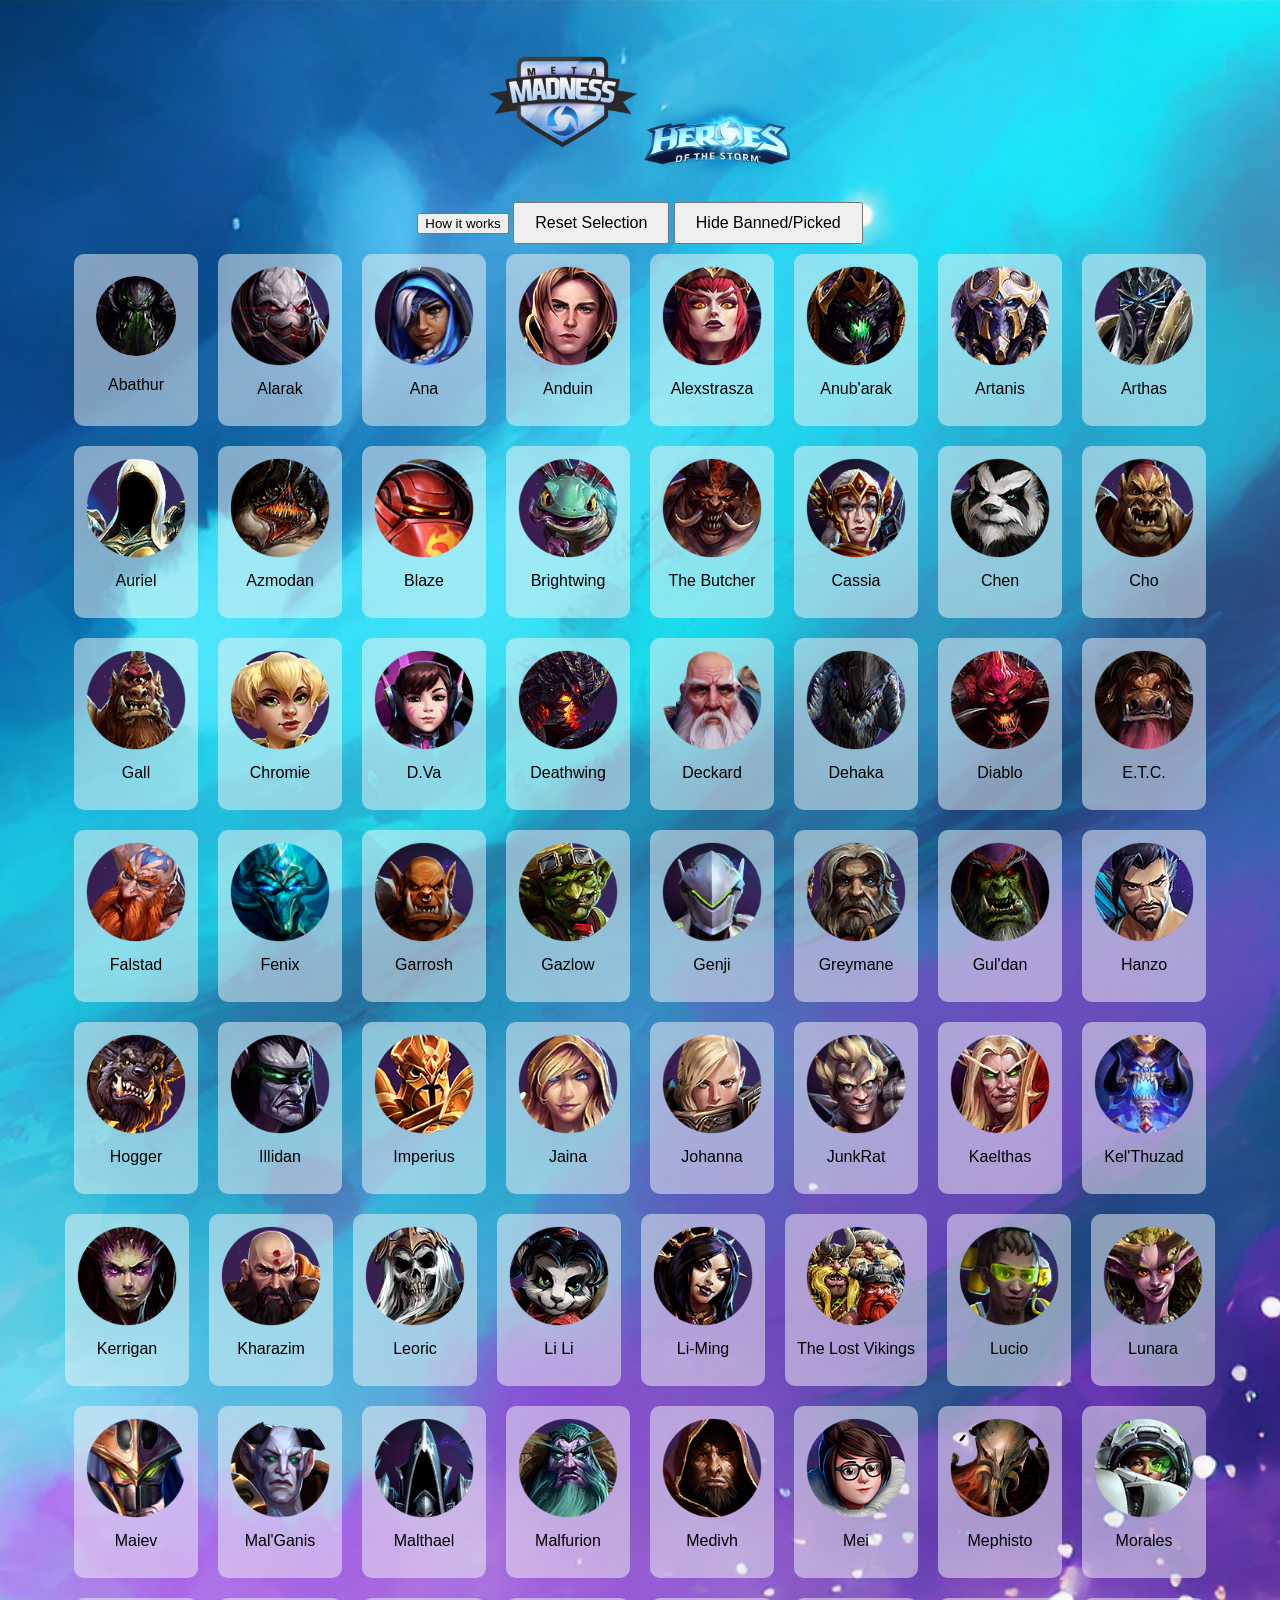
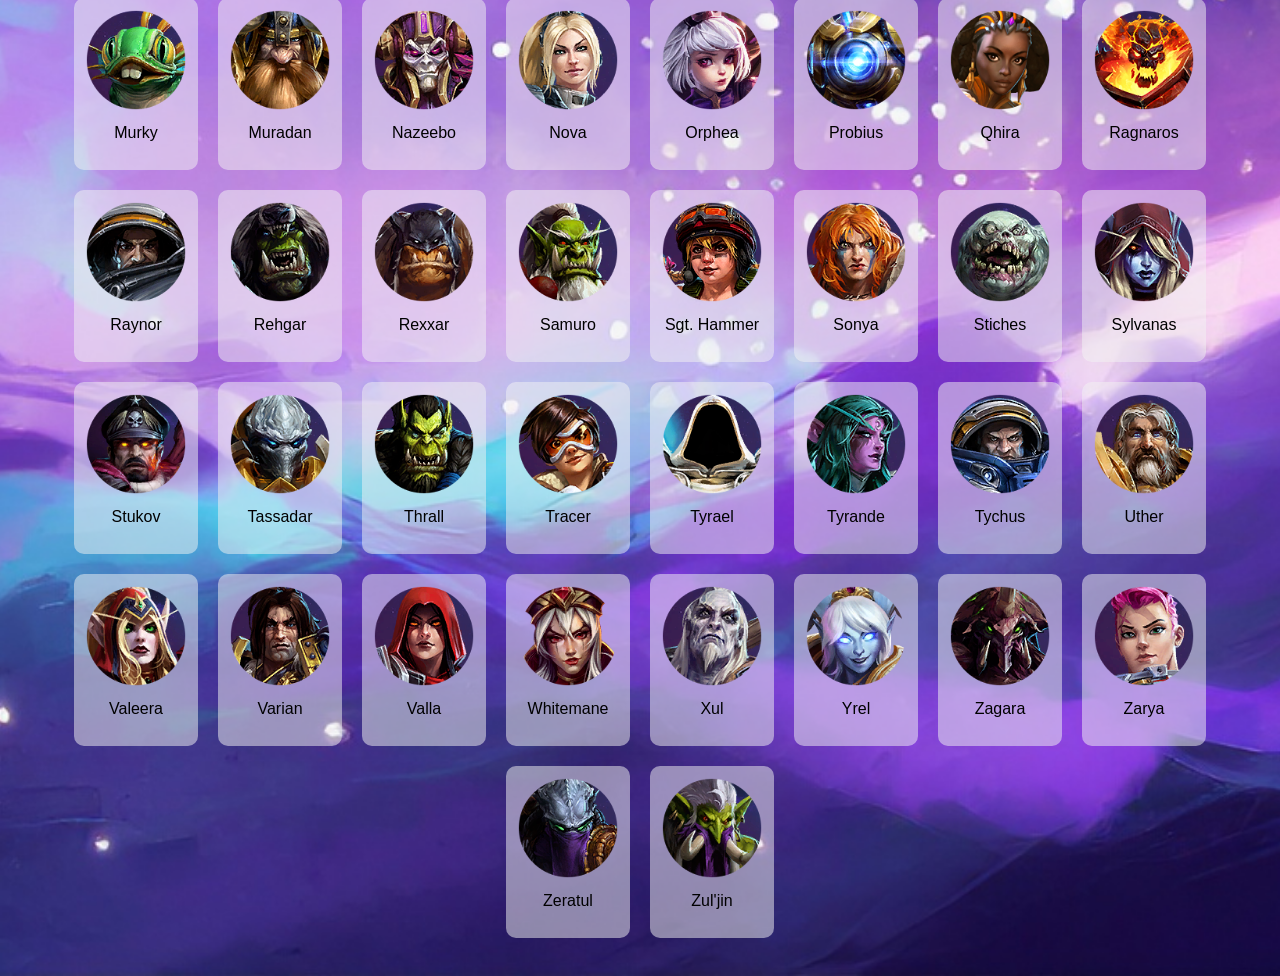
==== index.html @ f3f0a7ff "Made some visual updates" ====
<!DOCTYPE html>
<html lang="en">
<head>
    <meta charset="UTF-8">
    <meta name="viewport" content="width=device-width, initial-scale=1.0">
    <title>Character Select Screen</title>
    <link rel="stylesheet" href="style.css">
</head>
<body>

    <div class="top-container">
        <div class="logo-container">
            <img src="images/logo_large.png" alt="LogoMM">
            <img src="images/Heroes_of_the_Storm_BlizzHeroes_2017_logo.png" alt="LogoHOTS">
        </div>
    </div>

    <div id="infoModal" class="modal">
        <div class="modal-content">
            <span class="close-button" onclick="closeModal()">&times;</span>
            <h2>MetaMadness Selection Screen</h2>
            <h5>To help see who is and isn't available for hero selection.</h5>
            <p><strong>How does it work:</strong></p>
            <ul>
                <li>The first 20 Heroes selected will be considered <em>'Pre-banned'</em>. After 20 Heroes are selected, they will be grayed out.</li>
                <li>Every Hero selected after the <em>'Pre-banned'</em> should be considered <em>"In-Game Hero Picks"</em> for the match. They will turn Red and be unselectable.</li>
                <li>Hitting the "Hide Banned/Picked" Button will move all <em>'Pre-banned'</em> and <em>"In-Game Hero Picks"</em> to the bottom of the list.</li>
                <li>Hitting reset will refresh the page back to a default state.</li>
            </ul>
            <p>NOTE: The Heroes are mostly in alphabetical order (mostly grouped by letter). Cho and Gall are currently considered 2 separate Heroes.</p>
        </div>
    </div>
        
    <div class="button-container">
        <button id="infoButton" onclick="openModal()">How it works</button>
        <button id="resetButton" onclick="resetSelection()">Reset Selection</button>
        <button id="sortButton" onclick="sortCharacters()">Hide Banned/Picked</button>
    </div>

    <div class="character-select-container">
        <div class="character hoverable-element" id="Abathur" onclick="selectCharacter('Abathur')">
            <div class="hexagon">
            <img src="heroes/Abathur.png" alt="Abathur">
            </div>
            <p>Abathur</p>
        </div>
        <div class="character hoverable-element" id="Alarak" onclick="selectCharacter('Alarak')">
            <img src="heroes/Alarak.png" alt="Alarak">
            <p>Alarak</p>
        </div>
        <div class="character hoverable-element" id="Ana" onclick="selectCharacter('Ana')">
            <img src="heroes/Ana.png" alt="Ana">
            <p>Ana</p>
        </div>
        <div class="character hoverable-element" id="Anduin" onclick="selectCharacter('Anduin')">
            <img src="heroes/Anduin.png" alt="Anduin">
            <p>Anduin</p>
        </div>
        <div class="character hoverable-element" id="Alexstrasza" onclick="selectCharacter('Alexstrasza')">
            <img src="heroes/Alexstrasza.png" alt="Alexstrasza">
            <p>Alexstrasza</p>
        </div>
        <div class="character hoverable-element" id="Anub" onclick="selectCharacter('Anub')">
            <img src="heroes/Anub.png" alt="Anub">
            <p>Anub'arak</p>
        </div>
        <div class="character hoverable-element" id="Artanis" onclick="selectCharacter('Artanis')">
            <img src="heroes/Artanis.png" alt="Artanis">
            <p>Artanis</p>
        </div>
        <div class="character hoverable-element" id="Arthas" onclick="selectCharacter('Arthas')">
            <img src="heroes/Arthas.png" alt="Arthas">
            <p>Arthas</p>
        </div>
        <div class="character hoverable-element" id="Auriel" onclick="selectCharacter('Auriel')">
            <img src="heroes/Auriel.png" alt="Auriel">
            <p>Auriel</p>
        </div>
        <div class="character hoverable-element" id="Azmodan" onclick="selectCharacter('Azmodan')">
            <img src="heroes/Azmodan.png" alt="Azmodan">
            <p>Azmodan</p>
        </div>

        <div class="character hoverable-element" id="Blaze" onclick="selectCharacter('Blaze')">
            <img src="heroes/Blaze.png" alt="Blaze">
            <p>Blaze</p>
        </div>
        <div class="character hoverable-element" id="Brightwing" onclick="selectCharacter('Brightwing')">
            <img src="heroes/Brightwing.png" alt="Brightwing">
            <p>Brightwing</p>
        </div>
        <div class="character hoverable-element" id="Butcher" onclick="selectCharacter('Butcher')">
            <img src="heroes/Butcher.png" alt="Butcher">
            <p>The Butcher</p>
        </div>
        <div class="character hoverable-element" id="Cassia" onclick="selectCharacter('Cassia')">
            <img src="heroes/Cassia.png" alt="Cassia">
            <p>Cassia</p>
        </div>
        <div class="character hoverable-element" id="Chen" onclick="selectCharacter('Chen')">
            <img src="heroes/Chen.png" alt="Chen">
            <p>Chen</p>
        </div>
        <div class="character hoverable-element" id="Cho" onclick="selectCharacter('Cho')">
            <img src="heroes/Cho.png" alt="Cho">
            <p>Cho</p>
        </div>
        <div class="character hoverable-element" id="Gall" onclick="selectCharacter('Gall')">
            <img src="heroes/Gall.png" alt="Gall">
            <p>Gall</p>
        </div>
        <div class="character hoverable-element" id="Chromie" onclick="selectCharacter('Chromie')">
            <img src="heroes/Chromie.png" alt="Chromie">
            <p>Chromie</p>
        </div>
        <div class="character hoverable-element" id="Dva" onclick="selectCharacter('Dva')">
            <img src="heroes/DVa.png" alt="Dva">
            <p>D.Va</p>
        </div>
        <div class="character hoverable-element" id="deathwing" onclick="selectCharacter('deathwing')">
            <img src="heroes/Deathwing.png" alt="Deathwing">
            <p>Deathwing</p>
        </div>       
        <div class="character hoverable-element" id="Deckard" onclick="selectCharacter('Deckard')">
           <img src="heroes/Deckard.png" alt="Deckard">
           <p>Deckard</p>
        </div>
        <div class="character hoverable-element" id="Dehaka" onclick="selectCharacter('Dehaka')">
            <img src="heroes/Dehaka.png" alt="Dehaka">
            <p>Dehaka</p>
        </div>

        <div class="character hoverable-element" id="Diablo" onclick="selectCharacter('Diablo')">
            <img src="heroes/Diablo.png" alt="Diablo">
            <p>Diablo</p>
        </div>
        <div class="character hoverable-element" id="ETC" onclick="selectCharacter('ETC')">
            <img src="heroes/ETC.png" alt="ETC">
            <p>E.T.C.</p>
        </div>
        <div class="character hoverable-element" id="Falstad" onclick="selectCharacter('Falstad')">
            <img src="heroes/Falstad.png" alt="Falstad">
            <p>Falstad</p>
        </div>
        <div class="character hoverable-element" id="Fenix" onclick="selectCharacter('Fenix')">
            <img src="heroes/Fenix.png" alt="Fenix">
            <p>Fenix</p>
        </div>
        <div class="character hoverable-element" id="Garrosh" onclick="selectCharacter('Garrosh')">
            <img src="heroes/Garrosh.png" alt="Garrosh">
            <p>Garrosh</p>
        </div>
        <div class="character hoverable-element" id="Gazlow" onclick="selectCharacter('Gazlow')">
            <img src="heroes/Gazlow.png" alt="Gazlow">
            <p>Gazlow</p>
        </div>
        <div class="character hoverable-element" id="Genji" onclick="selectCharacter('Genji')">
            <img src="heroes/Genji.png" alt="Genji">
            <p>Genji</p>
        </div>
        <div class="character hoverable-element" id="Greymane" onclick="selectCharacter('Greymane')">
            <img src="heroes/Greymane.png" alt="Greymane">
            <p>Greymane</p>
        </div>
        <div class="character hoverable-element" id="Guldan" onclick="selectCharacter('Guldan')">
            <img src="heroes/Guldan.png" alt="Guldan">
            <p>Gul'dan</p>
        </div>
        <div class="character hoverable-element" id="Hanzo" onclick="selectCharacter('Hanzo')">
            <img src="heroes/Hanzo.png" alt="Hanzo">
            <p>Hanzo</p>
        </div>
        <div class="character hoverable-element" id="hogger" onclick="selectCharacter('hogger')">
            <img src="heroes/Hogger.png" alt="Hogger">
            <p>Hogger</p>
        </div>
        <div class="character hoverable-element" id="Illidan" onclick="selectCharacter('Illidan')">
            <img src="heroes/Illidan.png" alt="Illidan">
            <p>Illidan</p>
        </div>
        <div class="character hoverable-element" id="Imperius" onclick="selectCharacter('Imperius')">
            <img src="heroes/Imperius.png" alt="Imperius">
            <p>Imperius</p>
        </div>
        <div class="character hoverable-element" id="Jaina" onclick="selectCharacter('Jaina')">
            <img src="heroes/Jaina.png" alt="Jaina">
            <p>Jaina</p>
        </div>
        <div class="character hoverable-element" id="Johanna" onclick="selectCharacter('Johanna')">
            <img src="heroes/Johanna.png" alt="Johanna">
            <p>Johanna</p>
        </div>
        <div class="character hoverable-element" id="JunkRat" onclick="selectCharacter('JunkRat')">
            <img src="heroes/Junkrat.png" alt="JunkRat">
            <p>JunkRat</p>
        </div>
        <div class="character hoverable-element" id="Kaelthas" onclick="selectCharacter('Kaelthas')">
            <img src="heroes/Kaelthas.png" alt="Kaelthas">
            <p>Kaelthas</p>
        </div>
        <div class="character hoverable-element" id="Kelthuzad" onclick="selectCharacter('Kelthuzad')">
            <img src="heroes/Kelthuzad.png" alt="Kelthuzad">
            <p>Kel'Thuzad</p>
        </div>
        <div class="character hoverable-element" id="Kerrigan" onclick="selectCharacter('Kerrigan')">
            <img src="heroes/Kerrigan.png" alt="Kerrigan">
            <p>Kerrigan</p>
        </div>
        <div class="character hoverable-element" id="Kharazim" onclick="selectCharacter('Kharazim')">
            <img src="heroes/Kharazim.png" alt="Kharazim">
            <p>Kharazim</p>
        </div>
        <div class="character hoverable-element" id="Leoric" onclick="selectCharacter('Leoric')">
            <img src="heroes/Leoric.png" alt="Leoric">
            <p>Leoric</p>
        </div>
        <div class="character hoverable-element" id="Lili" onclick="selectCharacter('Lili')">
            <img src="heroes/Lili.png" alt="Lili">
            <p>Li Li</p>
        </div>
        <div class="character hoverable-element" id="LiMing" onclick="selectCharacter('LiMing')">
            <img src="heroes/Liming.png" alt="LiMing">
            <p>Li-Ming</p>
        </div>
        <div class="character hoverable-element" id="TLV" onclick="selectCharacter('TLV')">
            <img src="heroes/TLV.png" alt="TLV">
            <p>The Lost Vikings</p>
        </div>
        <div class="character hoverable-element" id="Lucio" onclick="selectCharacter('Lucio')">
            <img src="heroes/Lucio.png" alt="Lucio">
            <p>Lucio</p>
        </div>
        <div class="character hoverable-element" id="Lunara" onclick="selectCharacter('Lunara')">
            <img src="heroes/Lunara.png" alt="Lunara">
            <p>Lunara</p>
        </div>
        <div class="character hoverable-element" id="Maiev" onclick="selectCharacter('Maiev')">
            <img src="heroes/Maiev.png" alt="Maiev">
            <p>Maiev</p>
        </div>
        <div class="character hoverable-element" id="MalGanis" onclick="selectCharacter('MalGanis')">
            <img src="heroes/Malganis.png" alt="MalGanis">
            <p>Mal'Ganis</p>
        </div>
        <div class="character hoverable-element" id="Malthael" onclick="selectCharacter('Malthael')">
            <img src="heroes/Malthael.png" alt="Malthael">
            <p>Malthael</p>
        </div>
        <div class="character hoverable-element" id="Malfurion" onclick="selectCharacter('Malfurion')">
            <img src="heroes/Malfurion.png" alt="Malfurion">
            <p>Malfurion</p>
        </div>
        <div class="character hoverable-element" id="Medivh" onclick="selectCharacter('Medivh')">
            <img src="heroes/Medivh.png" alt="Medivh">
            <p>Medivh</p>
        </div>
        <div class="character hoverable-element" id="mei" onclick="selectCharacter('mei')">
            <img src="heroes/Mei.png" alt="Mei">
            <p>Mei</p>
        </div>
        <div class="character hoverable-element" id="Mephisto" onclick="selectCharacter('Mephisto')">
            <img src="heroes/Mephisto.png" alt="Mephisto">
            <p>Mephisto</p>
        </div>
        <div class="character hoverable-element" id="Morales" onclick="selectCharacter('Morales')">
            <img src="heroes/Morales.png" alt="Morales">
            <p>Morales</p>
        </div>
        <div class="character hoverable-element" id="Murky" onclick="selectCharacter('Murky')">
            <img src="heroes/Murky.png" alt="Murky">
            <p>Murky</p>
        </div>
        <div class="character hoverable-element" id="Muradan" onclick="selectCharacter('Muradan')">
            <img src="heroes/Muradan.png" alt="Muradan">
            <p>Muradan</p>
        </div>
        <div class="character hoverable-element" id="Nazeebo" onclick="selectCharacter('Nazeebo')">
            <img src="heroes/Nazeebo.png" alt="Nazeebo">
            <p>Nazeebo</p>
        </div>
        <div class="character hoverable-element" id="Nova" onclick="selectCharacter('Nova')">
            <img src="heroes/Nova.png" alt="Nova">
            <p>Nova</p>
        </div>
        <div class="character hoverable-element" id="Orphea" onclick="selectCharacter('Orphea')">
            <img src="heroes/Orphea.png" alt="Orphea">
            <p>Orphea</p>
        </div>
        <div class="character hoverable-element" id="Probius" onclick="selectCharacter('Probius')">
            <img src="heroes/Probius.png" alt="Probius">
            <p>Probius</p>
        </div>
        <div class="character hoverable-element" id="Qhira" onclick="selectCharacter('Qhira')">
            <img src="heroes/Qhira.png" alt="Qhira">
            <p>Qhira</p>
        </div>
        <div class="character hoverable-element" id="Ragnaros" onclick="selectCharacter('Ragnaros')">
            <img src="heroes/Ragnaros.png" alt="Ragnaros">
            <p>Ragnaros</p>
        </div>
        <div class="character hoverable-element" id="Raynor" onclick="selectCharacter('Raynor')">
            <img src="heroes/Raynor.png" alt="Raynor">
            <p>Raynor</p>
        </div>

        <div class="character hoverable-element" id="Rehgar" onclick="selectCharacter('Rehgar')">
            <img src="heroes/Rehgar.png" alt="Rehgar">
            <p>Rehgar</p>
        </div>
        <div class="character hoverable-element" id="Rexxar" onclick="selectCharacter('Rexxar')">
            <img src="heroes/Rexxar.png" alt="Rexxar">
            <p>Rexxar</p>
        </div>
        <div class="character hoverable-element" id="Samuro" onclick="selectCharacter('Samuro')">
            <img src="heroes/Samuro.png" alt="Samuro">
            <p>Samuro</p>
        </div>
        <div class="character hoverable-element" id="SgtHammer" onclick="selectCharacter('SgtHammer')">
            <img src="heroes/SgtHammer.png" alt="SgtHammer">
            <p>Sgt. Hammer</p>
        </div>
        <div class="character hoverable-element" id="Sonya" onclick="selectCharacter('Sonya')">
            <img src="heroes/Sonya.png" alt="Sonya">
            <p>Sonya</p>
        </div>
        <div class="character hoverable-element" id="Stiches" onclick="selectCharacter('Stiches')">
            <img src="heroes/Stiches.png" alt="Stiches">
            <p>Stiches</p>
        </div>
        <div class="character hoverable-element" id="Sylvanas" onclick="selectCharacter('Sylvanas')">
            <img src="heroes/Sylvanas.png" alt="Sylvanas">
            <p>Sylvanas</p>
        </div>
        <div class="character hoverable-element" id="Stukov" onclick="selectCharacter('Stukov')">
            <img src="heroes/Stukov.png" alt="Stukov">
            <p>Stukov</p>
        </div>
        <div class="character hoverable-element" id="Tassadar" onclick="selectCharacter('Tassadar')">
            <img src="heroes/Tassadar.png" alt="Tassadar">
            <p>Tassadar</p>
        </div>
        <div class="character hoverable-element" id="Thrall" onclick="selectCharacter('Thrall')">
            <img src="heroes/Thrall.png" alt="Thrall">
            <p>Thrall</p>
        </div>
        <div class="character hoverable-element" id="Tracer" onclick="selectCharacter('Tracer')">
            <img src="heroes/Tracer.png" alt="Tracer">
            <p>Tracer</p>
        </div>
        <div class="character hoverable-element" id="Tyrael" onclick="selectCharacter('Tyrael')">
            <img src="heroes/Tyrael.png" alt="Tyrael">
            <p>Tyrael</p>
        </div>
        <div class="character hoverable-element" id="Tyrande" onclick="selectCharacter('Tyrande')">
            <img src="heroes/Tyrande.png" alt="Tyrande">
            <p>Tyrande</p>
        </div>
        <div class="character hoverable-element" id="Tychus" onclick="selectCharacter('Tychus')">
            <img src="heroes/Tychus.png" alt="Tychus">
            <p>Tychus</p>
        </div>
        <div class="character hoverable-element" id="Uther" onclick="selectCharacter('Uther')">
            <img src="heroes/Uther.png" alt="Uther">
            <p>Uther</p>
        </div>
        <div class="character hoverable-element" id="Valeera" onclick="selectCharacter('Valeera')">
            <img src="heroes/Valeera.png" alt="Valeera">
            <p>Valeera</p>
        </div>
        <div class="character hoverable-element" id="Varian" onclick="selectCharacter('Varian')">
            <img src="heroes/Varian.png" alt="Varian">
            <p>Varian</p>
        </div>
        <div class="character hoverable-element" id="Valla" onclick="selectCharacter('Valla')">
            <img src="heroes/Valla.png" alt="Valla">
            <p>Valla</p>
        </div>
        <div class="character hoverable-element" id="Whitemane" onclick="selectCharacter('Whitemane')">
            <img src="heroes/Whitemane.png" alt="Whitemane">
            <p>Whitemane</p>
        </div>
        <div class="character hoverable-element" id="Xul" onclick="selectCharacter('Xul')">
            <img src="heroes/Xul.png" alt="Xul">
            <p>Xul</p>
        </div>
        <div class="character hoverable-element" id="Yrel" onclick="selectCharacter('Yrel')">
            <img src="heroes/Yrel.png" alt="Yrel">
            <p>Yrel</p>
        </div>
        <div class="character hoverable-element" id="Zagara" onclick="selectCharacter('Zagara')">
            <img src="heroes/Zagara.png" alt="Zagara">
            <p>Zagara</p>
        </div>
        <div class="character hoverable-element" id="Zarya" onclick="selectCharacter('Zarya')">
            <img src="heroes/Zarya.png" alt="Zarya">
            <p>Zarya</p>
        </div>
        <div class="character hoverable-element" id="Zeratul" onclick="selectCharacter('Zeratul')">
            <img src="heroes/Zeratul.png" alt="Zeratul">
            <p>Zeratul</p>
        </div>
        <div class="character hoverable-element" id="Zuljin" onclick="selectCharacter('Zuljin')">
            <img src="heroes/Zuljin.png" alt="Zuljin">
            <p>Zul'jin</p>
        </div>
    </div>

    <script src="script.js"></script>
</body>
</html>
---- style.css ----
body {
    font-family: Arial, sans-serif;
    background-color: #f4f4f4;
    text-align: center;
    padding: 20px;
    background-image: url('images/background.jpg');
    background-size: cover; /* Cover the entire page */
    background-position: center; /* Center the image */
    background-repeat: no-repeat; /* Do not repeat the image */
        
}

.logo-container {
    text-align: center; /* Center the logo image */
    margin-bottom: 20px; /* Space between the logo and the button */
}

.logo-container img {
    width: 150px; /* Adjust the size as needed */
    height: auto; /* Maintain aspect ratio */
}
.grayed-out {
    opacity: 0.4;
    pointer-events: none; /* Prevent further clicks */
}

.unselectable {
    opacity: 0.6;
    pointer-events: none; /* Prevent further clicks */
    background-color: #ff0000 !important; /* Optional: change background to indicate unselectability */
}

.header-title-logo img {
    visibility: hidden;
}
.header-title-logo a {
    background-image: url('images/bnet-logo-01.svg');
    background-size: contain;
    background-repeat: no-repeat;
    background-position: center center;
}


.character-select-container {
    display: flex;
    justify-content: center;
    flex-wrap: wrap;
}

.character {
    border: 2px solid transparent;
    padding: 10px;
    margin: 10px;
    border-radius: 10px;
    transition: transform 0.3s ease;
    background-color: #f4f4f481;
}

.character:hover {
    transform: scale(1.3);
    cursor: pointer;
}

.character img {
    width: 100px;
    height: 100px;
    object-fit: cover;
    border-radius: 50%;
}

.character p {
    margin-top: 10px;
}

.selected {
    border-color: #f2ff00;
}

.button-container {
    margin-top: 10px;
}

#resetButton {
    padding: 10px 20px;
    font-size: 16px;
    cursor: pointer;
}

#sortButton {
    padding: 10px 20px;
    font-size: 16px;
    cursor: pointer;
}

/* Modal styles */
.modal {
    display: none; /* Hidden by default */
    position: fixed; /* Stay in place */
    z-index: 1; /* Sit on top */
    left: 0;
    top: 0;
    width: 100%; /* Full width */
    height: 100%; /* Full height */
    overflow: auto; /* Enable scroll if needed */
    background-color: rgb(0,0,0); /* Fallback color */
    background-color: rgba(0,0,0,0.4); /* Black w/ opacity */
}

.modal-content {
    background-color: #fefefe;
    margin: 15% auto; /* 15% from the top and centered */
    padding: 20px;
    border: 1px solid #888;
    width: 80%; /* Could be more or less, depending on screen size */
    text-align: left; /* Align text to the left */
}

.close-button {
    padding: 10px 20px;
    color: #aaa;
    float: right;
    font-size: 28px;
    font-weight: bold;
}

.close-button:hover,
.close-button:focus {
    padding: 10px 20px;
    color: black;
    text-decoration: none;
    cursor: pointer;
}


.hexagon {
    width: 100px; /* Adjust as needed */
    height: 100px; /* Adjust as needed */
    position: relative;
    clip-path: circle(40%);
    overflow: hidden;
    box-shadow: 2px 2px 10px rgba(0, 0, 0, 0.5); /* Slight shadow */
}

.hexagon::before {
    content: '';
    position: absolute;
    top: -10px; /* Adjust thickness */
    left: -10px; /* Adjust thickness */
    right: -10px; /* Adjust thickness */
    bottom: -10px; /* Adjust thickness */
    z-index: -1;
    clip-path: circle(40%);
    background: silver; /* Border color */
}

.hoverable-element {
    /* Your regular styles here (size, color, etc.) */
    transition: border 0.3s ease; /* Optional: for smooth transition */
}

.hoverable-element:hover {
    border: 3px solid yellow; /* Adjust the border width and style as needed */
}
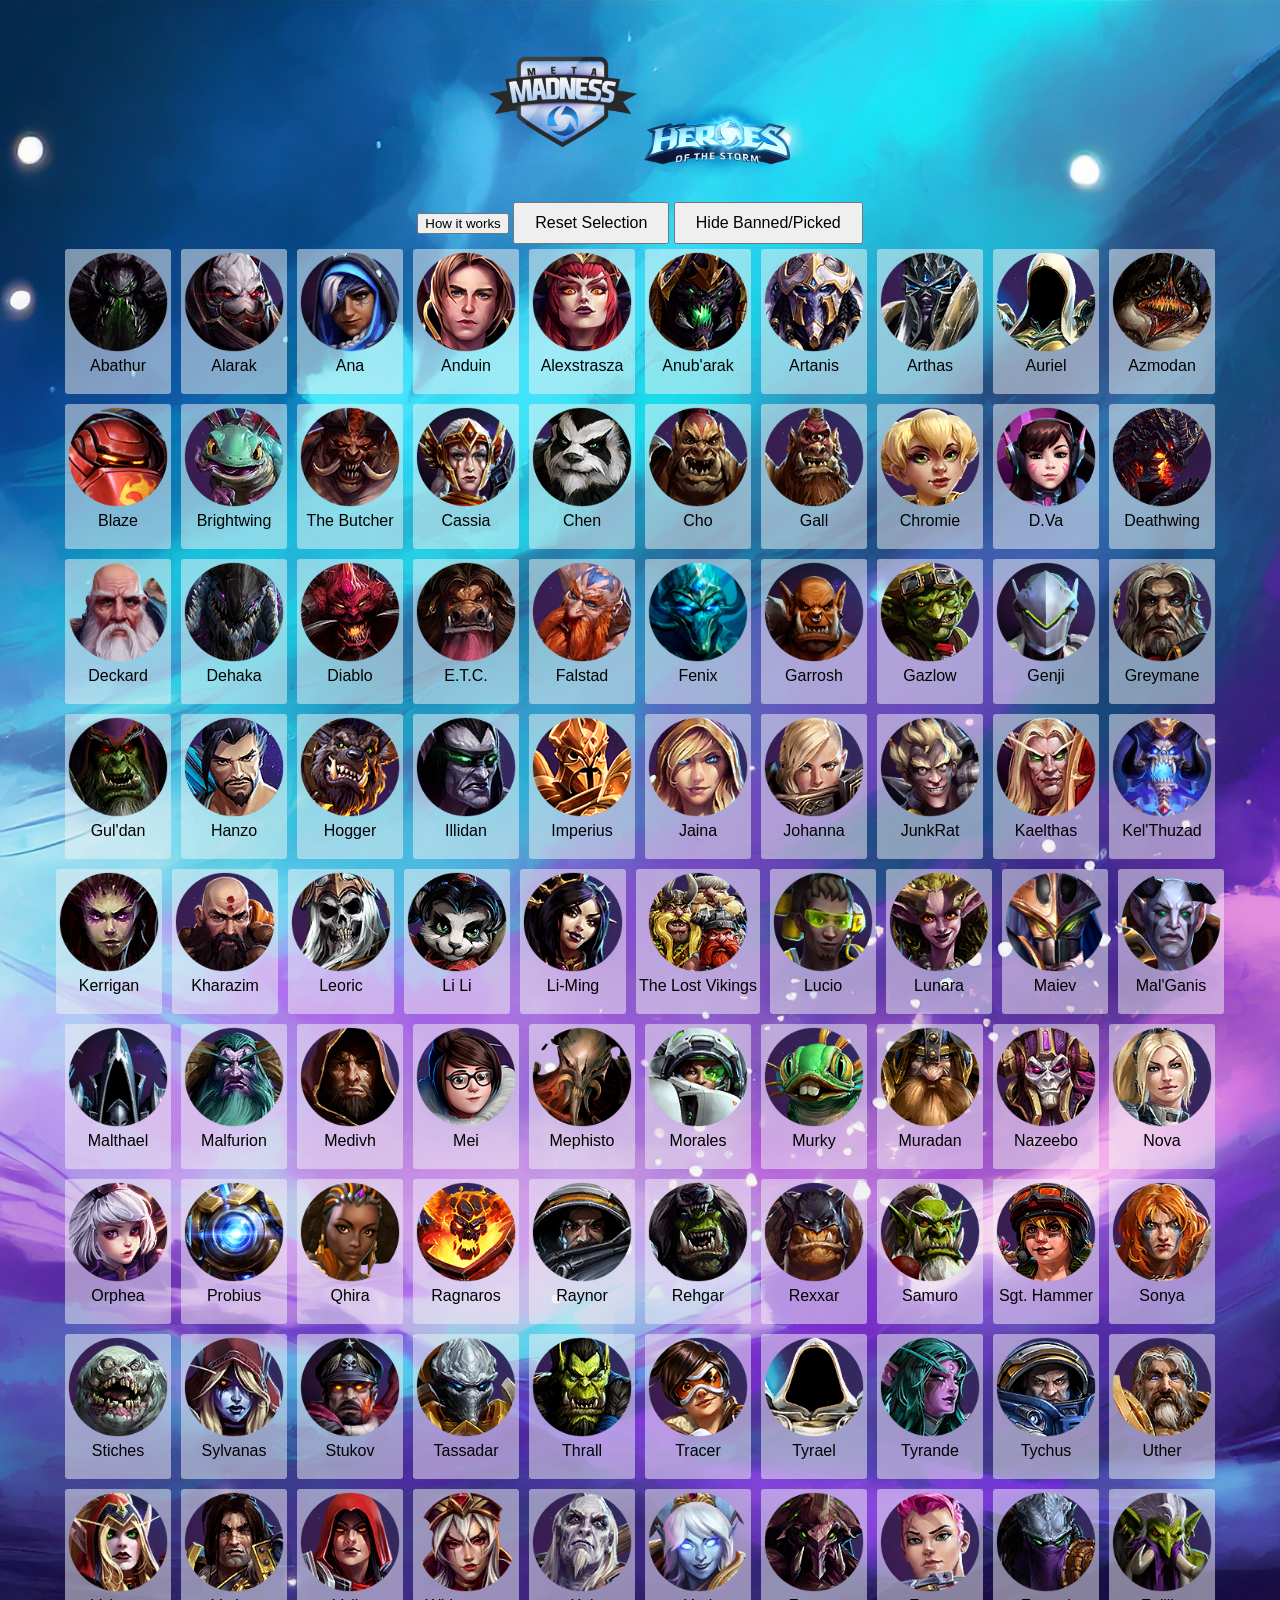
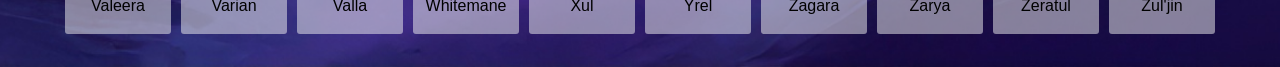
==== commit 1eab4d6f: "quick updates to shrink it somewhat." ====
--- a/index.html
+++ b/index.html
@@ -39,9 +39,7 @@
 
     <div class="character-select-container">
         <div class="character hoverable-element" id="Abathur" onclick="selectCharacter('Abathur')">
-            <div class="hexagon">
             <img src="heroes/Abathur.png" alt="Abathur">
-            </div>
             <p>Abathur</p>
         </div>
         <div class="character hoverable-element" id="Alarak" onclick="selectCharacter('Alarak')">
--- a/style.css
+++ b/style.css
@@ -49,9 +49,9 @@
 
 .character {
     border: 2px solid transparent;
-    padding: 10px;
-    margin: 10px;
-    border-radius: 10px;
+    padding: 1px;
+    margin: 5px;
+    border-radius: 3px;
     transition: transform 0.3s ease;
     background-color: #f4f4f481;
 }
@@ -69,7 +69,7 @@
 }
 
 .character p {
-    margin-top: 10px;
+    margin-top: 1%;
 }
 
 .selected {
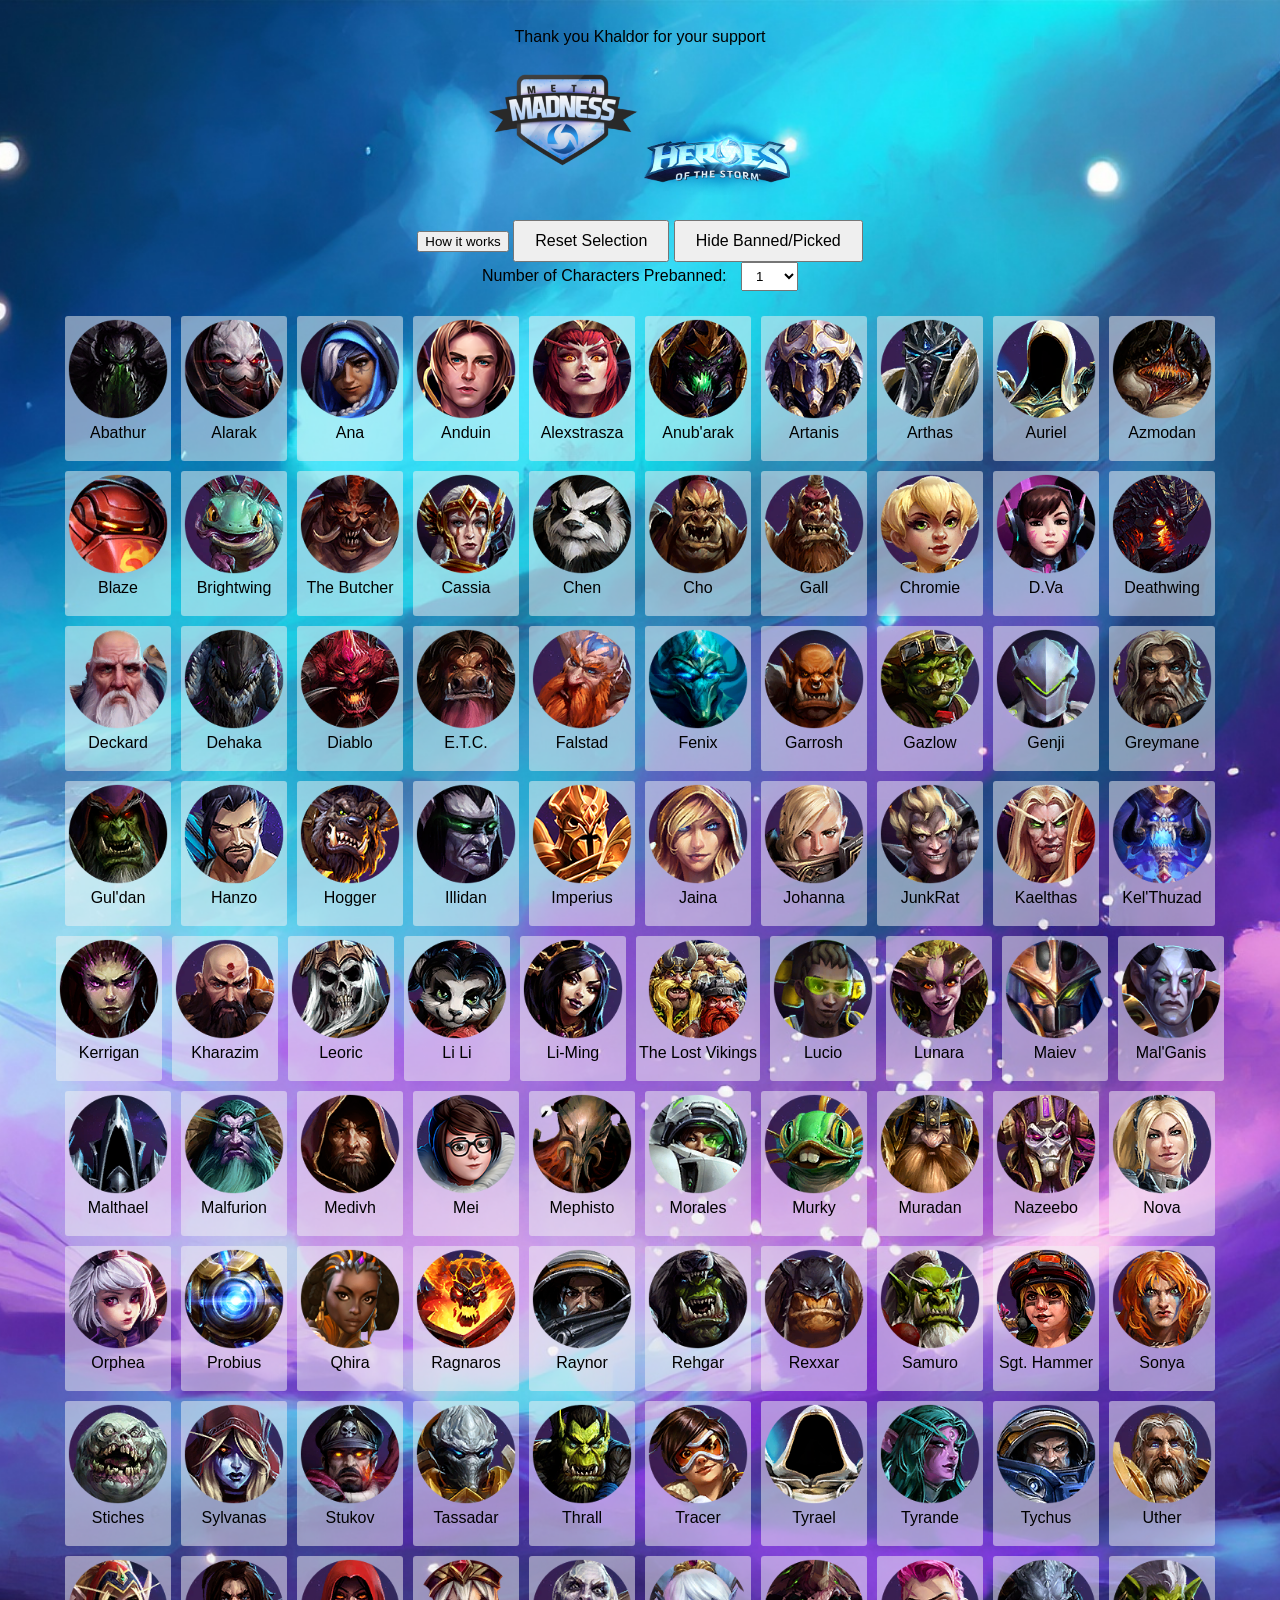
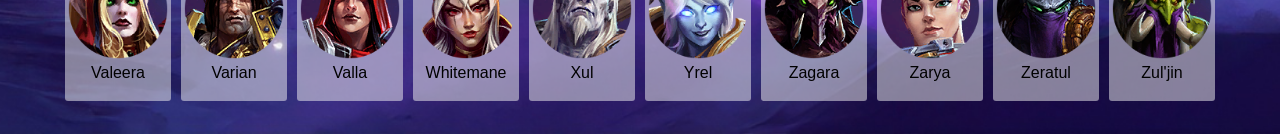
==== commit 5a7818bd: "Updated Prebanned to a selectable number" ====
--- a/index.html
+++ b/index.html
@@ -7,6 +7,7 @@
     <link rel="stylesheet" href="style.css">
 </head>
 <body>
+    Thank you Khaldor for your support
 
     <div class="top-container">
         <div class="logo-container">
@@ -22,10 +23,10 @@
             <h5>To help see who is and isn't available for hero selection.</h5>
             <p><strong>How does it work:</strong></p>
             <ul>
-                <li>The first 20 Heroes selected will be considered <em>'Pre-banned'</em>. After 20 Heroes are selected, they will be grayed out.</li>
+                <li>Pick number of <em>'Pre-banned'</em> heroes. Once you reach the number of <em>'Pre-banned'</em> Heroes, they will be grayed out.</li>
                 <li>Every Hero selected after the <em>'Pre-banned'</em> should be considered <em>"In-Game Hero Picks"</em> for the match. They will turn Red and be unselectable.</li>
                 <li>Hitting the "Hide Banned/Picked" Button will move all <em>'Pre-banned'</em> and <em>"In-Game Hero Picks"</em> to the bottom of the list.</li>
-                <li>Hitting reset will refresh the page back to a default state.</li>
+                <li>Hitting reset or changing the number of <em>'Pre-banned'</em> will refresh the page back to a default state.</li>
             </ul>
             <p>NOTE: The Heroes are mostly in alphabetical order (mostly grouped by letter). Cho and Gall are currently considered 2 separate Heroes.</p>
         </div>
@@ -35,6 +36,10 @@
         <button id="infoButton" onclick="openModal()">How it works</button>
         <button id="resetButton" onclick="resetSelection()">Reset Selection</button>
         <button id="sortButton" onclick="sortCharacters()">Hide Banned/Picked</button>
+        <div class="settings-container">
+            <label for="grayOutCount">Number of Characters Prebanned:</label>
+            <select id="grayOutCount" onchange="updateGrayOutCount()"></select>
+        </div>
     </div>
 
     <div class="character-select-container">
--- a/style.css
+++ b/style.css
@@ -78,6 +78,16 @@
 
 .button-container {
     margin-top: 10px;
+}
+
+.settings-container {
+    margin-bottom: 20px;
+    text-align: center;
+}
+
+.settings-container select {
+    padding: 5px 10px;
+    margin-left: 10px;
 }
 
 #resetButton {
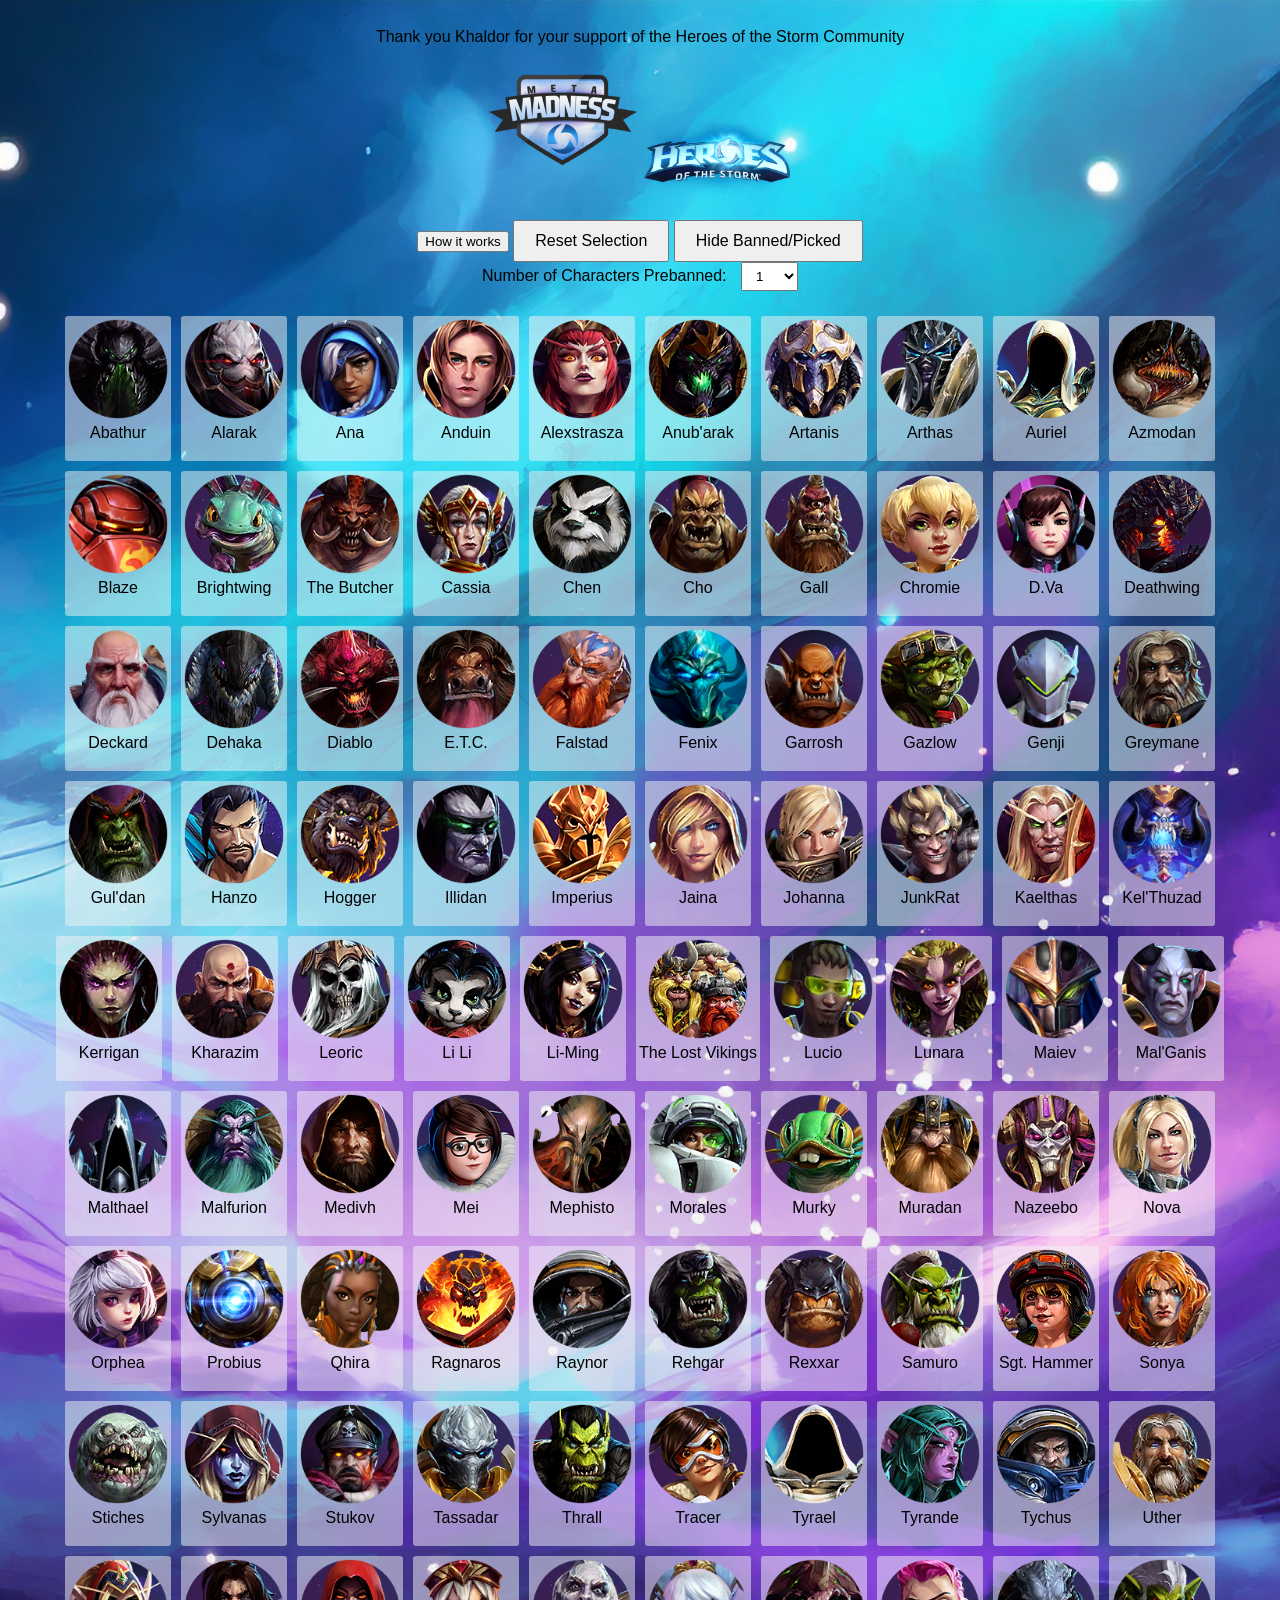
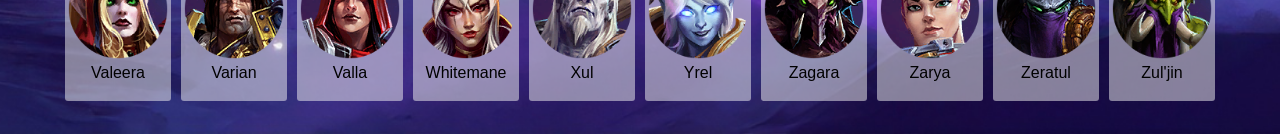
==== commit d49ccf9c: "added a thank you message to khaldor specifically" ====
--- a/index.html
+++ b/index.html
@@ -7,7 +7,7 @@
     <link rel="stylesheet" href="style.css">
 </head>
 <body>
-    Thank you Khaldor for your support
+    Thank you Khaldor for your support of the Heroes of the Storm Community
 
     <div class="top-container">
         <div class="logo-container">
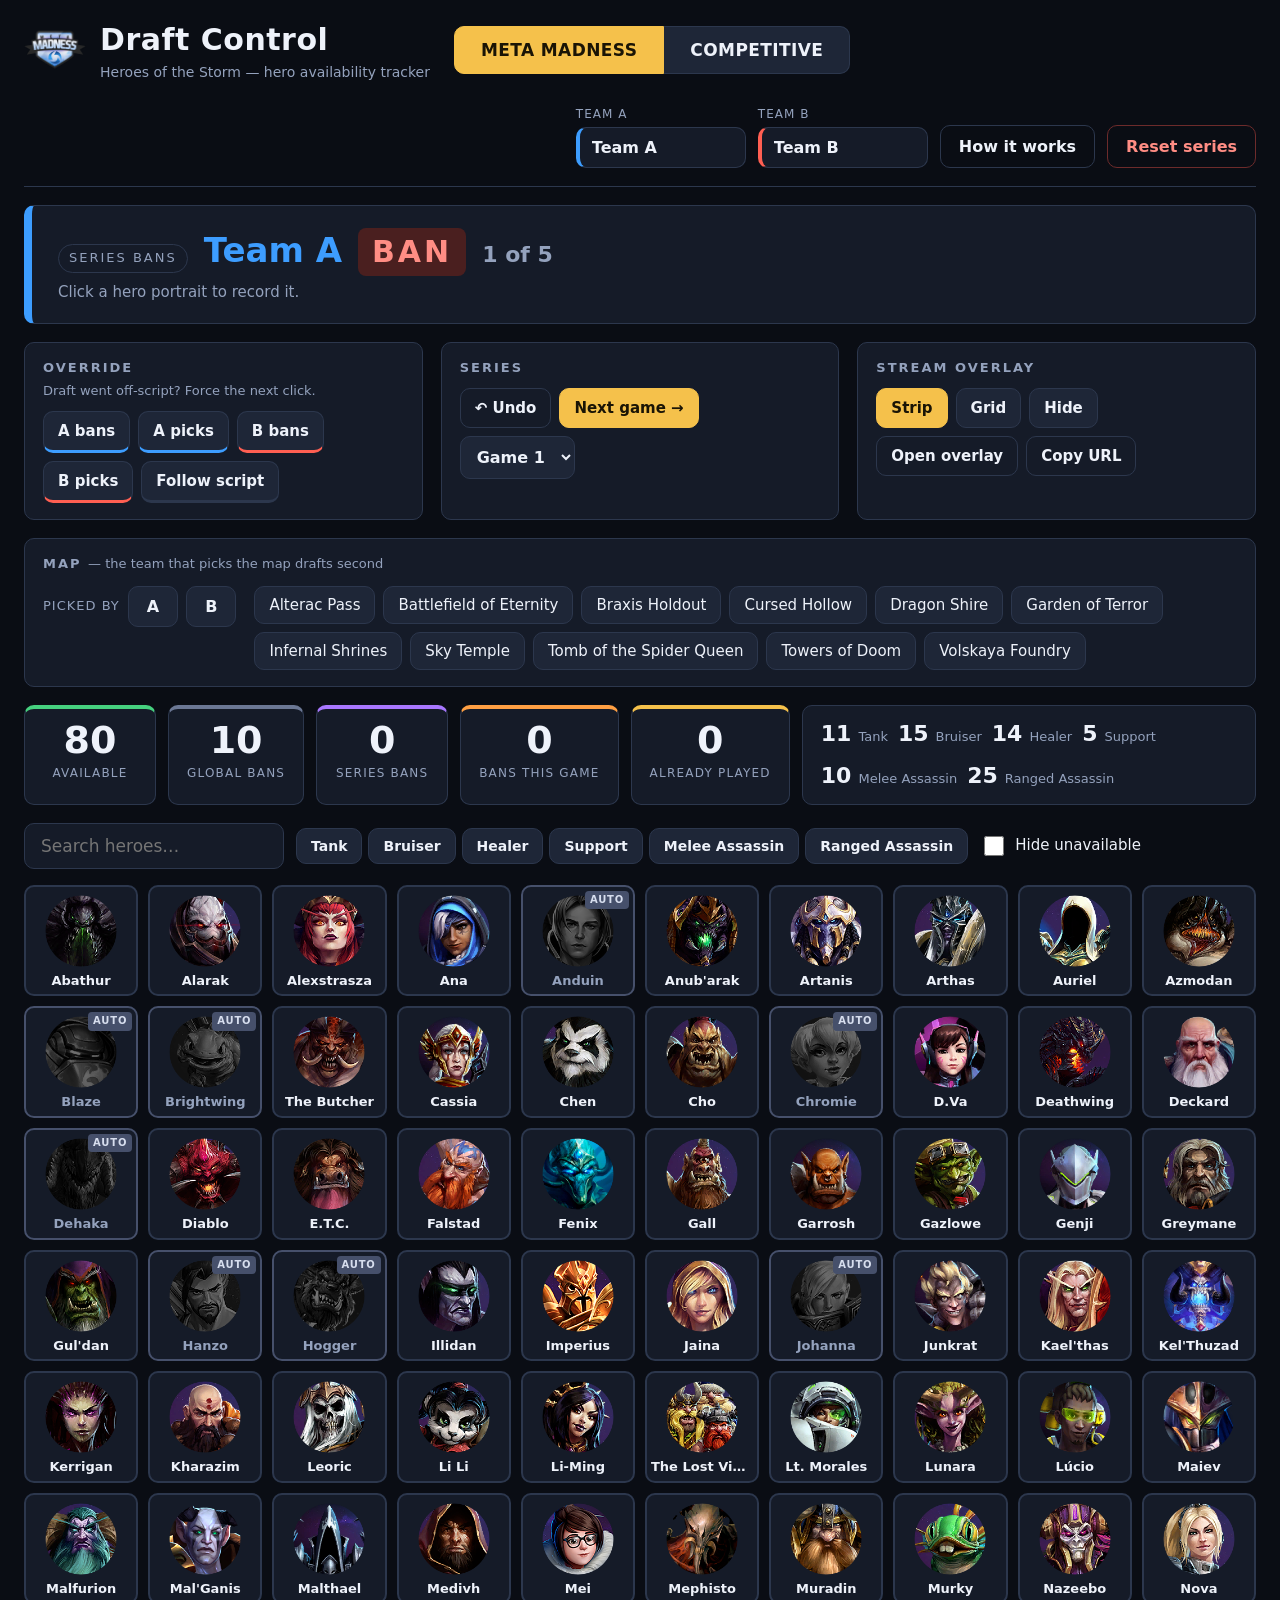
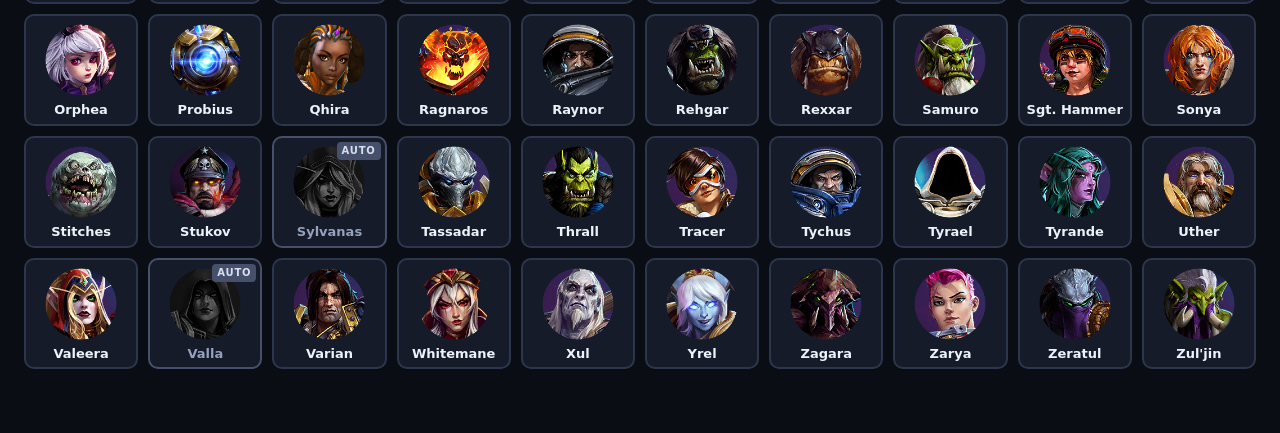
==== commit 4d9c6b56: "Add draft control panel + OBS stream overlay, two rulesets The original tracker counted clicks: the " ====
--- a/index.html
+++ b/index.html
@@ -1,413 +1,173 @@
 <!DOCTYPE html>
 <html lang="en">
 <head>
-    <meta charset="UTF-8">
-    <meta name="viewport" content="width=device-width, initial-scale=1.0">
-    <title>Character Select Screen</title>
-    <link rel="stylesheet" href="style.css">
+<meta charset="UTF-8">
+<meta name="viewport" content="width=device-width, initial-scale=1.0">
+<title>Meta Madness &mdash; Draft Control</title>
+<link rel="stylesheet" href="assets/panel.css?v=1">
 </head>
 <body>
-    Thank you Khaldor for your support of the Heroes of the Storm Community
 
-    <div class="top-container">
-        <div class="logo-container">
-            <img src="images/logo_large.png" alt="LogoMM">
-            <img src="images/Heroes_of_the_Storm_BlizzHeroes_2017_logo.png" alt="LogoHOTS">
-        </div>
+<header class="topbar">
+  <div class="brand">
+    <img src="images/logo_large.png" alt="Meta Madness">
+    <div>
+      <h1>Draft Control</h1>
+      <p class="sub">Heroes of the Storm &mdash; hero availability tracker</p>
     </div>
+  </div>
 
-    <div id="infoModal" class="modal">
-        <div class="modal-content">
-            <span class="close-button" onclick="closeModal()">&times;</span>
-            <h2>MetaMadness Selection Screen</h2>
-            <h5>To help see who is and isn't available for hero selection.</h5>
-            <p><strong>How does it work:</strong></p>
-            <ul>
-                <li>Pick number of <em>'Pre-banned'</em> heroes. Once you reach the number of <em>'Pre-banned'</em> Heroes, they will be grayed out.</li>
-                <li>Every Hero selected after the <em>'Pre-banned'</em> should be considered <em>"In-Game Hero Picks"</em> for the match. They will turn Red and be unselectable.</li>
-                <li>Hitting the "Hide Banned/Picked" Button will move all <em>'Pre-banned'</em> and <em>"In-Game Hero Picks"</em> to the bottom of the list.</li>
-                <li>Hitting reset or changing the number of <em>'Pre-banned'</em> will refresh the page back to a default state.</li>
-            </ul>
-            <p>NOTE: The Heroes are mostly in alphabetical order (mostly grouped by letter). Cho and Gall are currently considered 2 separate Heroes.</p>
-        </div>
+  <div class="modes" role="group" aria-label="Ruleset">
+    <button class="mode-btn" data-mode="metamadness">Meta Madness</button>
+    <button class="mode-btn" data-mode="competitive">Competitive</button>
+  </div>
+
+  <div class="topbar-actions">
+    <label class="team-field team-a">
+      <span>Team A</span>
+      <input id="teamA" type="text" maxlength="18" autocomplete="off">
+    </label>
+    <label class="team-field team-b">
+      <span>Team B</span>
+      <input id="teamB" type="text" maxlength="18" autocomplete="off">
+    </label>
+    <button id="helpBtn" class="ghost">How it works</button>
+    <button id="resetBtn" class="danger">Reset series</button>
+  </div>
+</header>
+
+<section id="statusBar" class="status">
+  <div class="status-main">
+    <span id="statusPhase" class="status-phase">Series bans</span>
+    <span id="statusTeam" class="status-team">Team A</span>
+    <span id="statusAction" class="status-action">BAN</span>
+    <span id="statusCount" class="status-count">1 of 5</span>
+  </div>
+  <div class="status-hint" id="statusHint">Click a hero portrait to record it.</div>
+</section>
+
+<section class="controls">
+  <div class="control-group">
+    <h2>Override</h2>
+    <p class="control-note">Draft went off-script? Force the next click.</p>
+    <div class="override-row">
+      <button class="ovr" data-ovr="A|ban">A bans</button>
+      <button class="ovr" data-ovr="A|pick">A picks</button>
+      <button class="ovr" data-ovr="B|ban">B bans</button>
+      <button class="ovr" data-ovr="B|pick">B picks</button>
+      <button class="ovr ovr-clear" id="clearOvr">Follow script</button>
     </div>
-        
-    <div class="button-container">
-        <button id="infoButton" onclick="openModal()">How it works</button>
-        <button id="resetButton" onclick="resetSelection()">Reset Selection</button>
-        <button id="sortButton" onclick="sortCharacters()">Hide Banned/Picked</button>
-        <div class="settings-container">
-            <label for="grayOutCount">Number of Characters Prebanned:</label>
-            <select id="grayOutCount" onchange="updateGrayOutCount()"></select>
-        </div>
+  </div>
+
+  <div class="control-group">
+    <h2>Series</h2>
+    <div class="override-row">
+      <button id="undoBtn" class="ghost">&#8630; Undo</button>
+      <button id="nextGameBtn" class="primary">Next game &#8594;</button>
+      <select id="gameSelect" class="game-select" aria-label="Jump to game"></select>
     </div>
+  </div>
 
-    <div class="character-select-container">
-        <div class="character hoverable-element" id="Abathur" onclick="selectCharacter('Abathur')">
-            <img src="heroes/Abathur.png" alt="Abathur">
-            <p>Abathur</p>
-        </div>
-        <div class="character hoverable-element" id="Alarak" onclick="selectCharacter('Alarak')">
-            <img src="heroes/Alarak.png" alt="Alarak">
-            <p>Alarak</p>
-        </div>
-        <div class="character hoverable-element" id="Ana" onclick="selectCharacter('Ana')">
-            <img src="heroes/Ana.png" alt="Ana">
-            <p>Ana</p>
-        </div>
-        <div class="character hoverable-element" id="Anduin" onclick="selectCharacter('Anduin')">
-            <img src="heroes/Anduin.png" alt="Anduin">
-            <p>Anduin</p>
-        </div>
-        <div class="character hoverable-element" id="Alexstrasza" onclick="selectCharacter('Alexstrasza')">
-            <img src="heroes/Alexstrasza.png" alt="Alexstrasza">
-            <p>Alexstrasza</p>
-        </div>
-        <div class="character hoverable-element" id="Anub" onclick="selectCharacter('Anub')">
-            <img src="heroes/Anub.png" alt="Anub">
-            <p>Anub'arak</p>
-        </div>
-        <div class="character hoverable-element" id="Artanis" onclick="selectCharacter('Artanis')">
-            <img src="heroes/Artanis.png" alt="Artanis">
-            <p>Artanis</p>
-        </div>
-        <div class="character hoverable-element" id="Arthas" onclick="selectCharacter('Arthas')">
-            <img src="heroes/Arthas.png" alt="Arthas">
-            <p>Arthas</p>
-        </div>
-        <div class="character hoverable-element" id="Auriel" onclick="selectCharacter('Auriel')">
-            <img src="heroes/Auriel.png" alt="Auriel">
-            <p>Auriel</p>
-        </div>
-        <div class="character hoverable-element" id="Azmodan" onclick="selectCharacter('Azmodan')">
-            <img src="heroes/Azmodan.png" alt="Azmodan">
-            <p>Azmodan</p>
-        </div>
+  <div class="control-group">
+    <h2>Stream overlay</h2>
+    <div class="override-row">
+      <button class="view-btn" data-view="strip">Strip</button>
+      <button class="view-btn" data-view="grid">Grid</button>
+      <button class="view-btn" data-view="hidden">Hide</button>
+      <button id="openOverlay" class="ghost">Open overlay</button>
+      <button id="copyOverlay" class="ghost">Copy URL</button>
+    </div>
+  </div>
+</section>
 
-        <div class="character hoverable-element" id="Blaze" onclick="selectCharacter('Blaze')">
-            <img src="heroes/Blaze.png" alt="Blaze">
-            <p>Blaze</p>
-        </div>
-        <div class="character hoverable-element" id="Brightwing" onclick="selectCharacter('Brightwing')">
-            <img src="heroes/Brightwing.png" alt="Brightwing">
-            <p>Brightwing</p>
-        </div>
-        <div class="character hoverable-element" id="Butcher" onclick="selectCharacter('Butcher')">
-            <img src="heroes/Butcher.png" alt="Butcher">
-            <p>The Butcher</p>
-        </div>
-        <div class="character hoverable-element" id="Cassia" onclick="selectCharacter('Cassia')">
-            <img src="heroes/Cassia.png" alt="Cassia">
-            <p>Cassia</p>
-        </div>
-        <div class="character hoverable-element" id="Chen" onclick="selectCharacter('Chen')">
-            <img src="heroes/Chen.png" alt="Chen">
-            <p>Chen</p>
-        </div>
-        <div class="character hoverable-element" id="Cho" onclick="selectCharacter('Cho')">
-            <img src="heroes/Cho.png" alt="Cho">
-            <p>Cho</p>
-        </div>
-        <div class="character hoverable-element" id="Gall" onclick="selectCharacter('Gall')">
-            <img src="heroes/Gall.png" alt="Gall">
-            <p>Gall</p>
-        </div>
-        <div class="character hoverable-element" id="Chromie" onclick="selectCharacter('Chromie')">
-            <img src="heroes/Chromie.png" alt="Chromie">
-            <p>Chromie</p>
-        </div>
-        <div class="character hoverable-element" id="Dva" onclick="selectCharacter('Dva')">
-            <img src="heroes/DVa.png" alt="Dva">
-            <p>D.Va</p>
-        </div>
-        <div class="character hoverable-element" id="deathwing" onclick="selectCharacter('deathwing')">
-            <img src="heroes/Deathwing.png" alt="Deathwing">
-            <p>Deathwing</p>
-        </div>       
-        <div class="character hoverable-element" id="Deckard" onclick="selectCharacter('Deckard')">
-           <img src="heroes/Deckard.png" alt="Deckard">
-           <p>Deckard</p>
-        </div>
-        <div class="character hoverable-element" id="Dehaka" onclick="selectCharacter('Dehaka')">
-            <img src="heroes/Dehaka.png" alt="Dehaka">
-            <p>Dehaka</p>
-        </div>
+<section class="maps">
+  <h2>Map <span class="map-note">&mdash; the team that picks the map drafts second</span></h2>
+  <div class="map-picker">
+    <div class="map-owner">
+      <span>Picked by</span>
+      <button class="owner-btn team-a" data-owner="A">A</button>
+      <button class="owner-btn team-b" data-owner="B">B</button>
+    </div>
+    <div id="mapList" class="map-list"></div>
+  </div>
+</section>
 
-        <div class="character hoverable-element" id="Diablo" onclick="selectCharacter('Diablo')">
-            <img src="heroes/Diablo.png" alt="Diablo">
-            <p>Diablo</p>
-        </div>
-        <div class="character hoverable-element" id="ETC" onclick="selectCharacter('ETC')">
-            <img src="heroes/ETC.png" alt="ETC">
-            <p>E.T.C.</p>
-        </div>
-        <div class="character hoverable-element" id="Falstad" onclick="selectCharacter('Falstad')">
-            <img src="heroes/Falstad.png" alt="Falstad">
-            <p>Falstad</p>
-        </div>
-        <div class="character hoverable-element" id="Fenix" onclick="selectCharacter('Fenix')">
-            <img src="heroes/Fenix.png" alt="Fenix">
-            <p>Fenix</p>
-        </div>
-        <div class="character hoverable-element" id="Garrosh" onclick="selectCharacter('Garrosh')">
-            <img src="heroes/Garrosh.png" alt="Garrosh">
-            <p>Garrosh</p>
-        </div>
-        <div class="character hoverable-element" id="Gazlow" onclick="selectCharacter('Gazlow')">
-            <img src="heroes/Gazlow.png" alt="Gazlow">
-            <p>Gazlow</p>
-        </div>
-        <div class="character hoverable-element" id="Genji" onclick="selectCharacter('Genji')">
-            <img src="heroes/Genji.png" alt="Genji">
-            <p>Genji</p>
-        </div>
-        <div class="character hoverable-element" id="Greymane" onclick="selectCharacter('Greymane')">
-            <img src="heroes/Greymane.png" alt="Greymane">
-            <p>Greymane</p>
-        </div>
-        <div class="character hoverable-element" id="Guldan" onclick="selectCharacter('Guldan')">
-            <img src="heroes/Guldan.png" alt="Guldan">
-            <p>Gul'dan</p>
-        </div>
-        <div class="character hoverable-element" id="Hanzo" onclick="selectCharacter('Hanzo')">
-            <img src="heroes/Hanzo.png" alt="Hanzo">
-            <p>Hanzo</p>
-        </div>
-        <div class="character hoverable-element" id="hogger" onclick="selectCharacter('hogger')">
-            <img src="heroes/Hogger.png" alt="Hogger">
-            <p>Hogger</p>
-        </div>
-        <div class="character hoverable-element" id="Illidan" onclick="selectCharacter('Illidan')">
-            <img src="heroes/Illidan.png" alt="Illidan">
-            <p>Illidan</p>
-        </div>
-        <div class="character hoverable-element" id="Imperius" onclick="selectCharacter('Imperius')">
-            <img src="heroes/Imperius.png" alt="Imperius">
-            <p>Imperius</p>
-        </div>
-        <div class="character hoverable-element" id="Jaina" onclick="selectCharacter('Jaina')">
-            <img src="heroes/Jaina.png" alt="Jaina">
-            <p>Jaina</p>
-        </div>
-        <div class="character hoverable-element" id="Johanna" onclick="selectCharacter('Johanna')">
-            <img src="heroes/Johanna.png" alt="Johanna">
-            <p>Johanna</p>
-        </div>
-        <div class="character hoverable-element" id="JunkRat" onclick="selectCharacter('JunkRat')">
-            <img src="heroes/Junkrat.png" alt="JunkRat">
-            <p>JunkRat</p>
-        </div>
-        <div class="character hoverable-element" id="Kaelthas" onclick="selectCharacter('Kaelthas')">
-            <img src="heroes/Kaelthas.png" alt="Kaelthas">
-            <p>Kaelthas</p>
-        </div>
-        <div class="character hoverable-element" id="Kelthuzad" onclick="selectCharacter('Kelthuzad')">
-            <img src="heroes/Kelthuzad.png" alt="Kelthuzad">
-            <p>Kel'Thuzad</p>
-        </div>
-        <div class="character hoverable-element" id="Kerrigan" onclick="selectCharacter('Kerrigan')">
-            <img src="heroes/Kerrigan.png" alt="Kerrigan">
-            <p>Kerrigan</p>
-        </div>
-        <div class="character hoverable-element" id="Kharazim" onclick="selectCharacter('Kharazim')">
-            <img src="heroes/Kharazim.png" alt="Kharazim">
-            <p>Kharazim</p>
-        </div>
-        <div class="character hoverable-element" id="Leoric" onclick="selectCharacter('Leoric')">
-            <img src="heroes/Leoric.png" alt="Leoric">
-            <p>Leoric</p>
-        </div>
-        <div class="character hoverable-element" id="Lili" onclick="selectCharacter('Lili')">
-            <img src="heroes/Lili.png" alt="Lili">
-            <p>Li Li</p>
-        </div>
-        <div class="character hoverable-element" id="LiMing" onclick="selectCharacter('LiMing')">
-            <img src="heroes/Liming.png" alt="LiMing">
-            <p>Li-Ming</p>
-        </div>
-        <div class="character hoverable-element" id="TLV" onclick="selectCharacter('TLV')">
-            <img src="heroes/TLV.png" alt="TLV">
-            <p>The Lost Vikings</p>
-        </div>
-        <div class="character hoverable-element" id="Lucio" onclick="selectCharacter('Lucio')">
-            <img src="heroes/Lucio.png" alt="Lucio">
-            <p>Lucio</p>
-        </div>
-        <div class="character hoverable-element" id="Lunara" onclick="selectCharacter('Lunara')">
-            <img src="heroes/Lunara.png" alt="Lunara">
-            <p>Lunara</p>
-        </div>
-        <div class="character hoverable-element" id="Maiev" onclick="selectCharacter('Maiev')">
-            <img src="heroes/Maiev.png" alt="Maiev">
-            <p>Maiev</p>
-        </div>
-        <div class="character hoverable-element" id="MalGanis" onclick="selectCharacter('MalGanis')">
-            <img src="heroes/Malganis.png" alt="MalGanis">
-            <p>Mal'Ganis</p>
-        </div>
-        <div class="character hoverable-element" id="Malthael" onclick="selectCharacter('Malthael')">
-            <img src="heroes/Malthael.png" alt="Malthael">
-            <p>Malthael</p>
-        </div>
-        <div class="character hoverable-element" id="Malfurion" onclick="selectCharacter('Malfurion')">
-            <img src="heroes/Malfurion.png" alt="Malfurion">
-            <p>Malfurion</p>
-        </div>
-        <div class="character hoverable-element" id="Medivh" onclick="selectCharacter('Medivh')">
-            <img src="heroes/Medivh.png" alt="Medivh">
-            <p>Medivh</p>
-        </div>
-        <div class="character hoverable-element" id="mei" onclick="selectCharacter('mei')">
-            <img src="heroes/Mei.png" alt="Mei">
-            <p>Mei</p>
-        </div>
-        <div class="character hoverable-element" id="Mephisto" onclick="selectCharacter('Mephisto')">
-            <img src="heroes/Mephisto.png" alt="Mephisto">
-            <p>Mephisto</p>
-        </div>
-        <div class="character hoverable-element" id="Morales" onclick="selectCharacter('Morales')">
-            <img src="heroes/Morales.png" alt="Morales">
-            <p>Morales</p>
-        </div>
-        <div class="character hoverable-element" id="Murky" onclick="selectCharacter('Murky')">
-            <img src="heroes/Murky.png" alt="Murky">
-            <p>Murky</p>
-        </div>
-        <div class="character hoverable-element" id="Muradan" onclick="selectCharacter('Muradan')">
-            <img src="heroes/Muradan.png" alt="Muradan">
-            <p>Muradan</p>
-        </div>
-        <div class="character hoverable-element" id="Nazeebo" onclick="selectCharacter('Nazeebo')">
-            <img src="heroes/Nazeebo.png" alt="Nazeebo">
-            <p>Nazeebo</p>
-        </div>
-        <div class="character hoverable-element" id="Nova" onclick="selectCharacter('Nova')">
-            <img src="heroes/Nova.png" alt="Nova">
-            <p>Nova</p>
-        </div>
-        <div class="character hoverable-element" id="Orphea" onclick="selectCharacter('Orphea')">
-            <img src="heroes/Orphea.png" alt="Orphea">
-            <p>Orphea</p>
-        </div>
-        <div class="character hoverable-element" id="Probius" onclick="selectCharacter('Probius')">
-            <img src="heroes/Probius.png" alt="Probius">
-            <p>Probius</p>
-        </div>
-        <div class="character hoverable-element" id="Qhira" onclick="selectCharacter('Qhira')">
-            <img src="heroes/Qhira.png" alt="Qhira">
-            <p>Qhira</p>
-        </div>
-        <div class="character hoverable-element" id="Ragnaros" onclick="selectCharacter('Ragnaros')">
-            <img src="heroes/Ragnaros.png" alt="Ragnaros">
-            <p>Ragnaros</p>
-        </div>
-        <div class="character hoverable-element" id="Raynor" onclick="selectCharacter('Raynor')">
-            <img src="heroes/Raynor.png" alt="Raynor">
-            <p>Raynor</p>
-        </div>
+<section class="scoreboard">
+  <div class="score-card available">
+    <span class="score-num" id="cAvailable">90</span>
+    <span class="score-label">Available</span>
+  </div>
+  <div class="score-card global">
+    <span class="score-num" id="cGlobal">0</span>
+    <span class="score-label">Global bans</span>
+  </div>
+  <div class="score-card seriesban">
+    <span class="score-num" id="cSeries">0</span>
+    <span class="score-label">Series bans</span>
+  </div>
+  <div class="score-card gameban">
+    <span class="score-num" id="cGame">0</span>
+    <span class="score-label">Bans this game</span>
+  </div>
+  <div class="score-card used">
+    <span class="score-num" id="cUsed">0</span>
+    <span class="score-label">Already played</span>
+  </div>
+  <div class="role-breakdown" id="roleBreakdown"></div>
+</section>
 
-        <div class="character hoverable-element" id="Rehgar" onclick="selectCharacter('Rehgar')">
-            <img src="heroes/Rehgar.png" alt="Rehgar">
-            <p>Rehgar</p>
-        </div>
-        <div class="character hoverable-element" id="Rexxar" onclick="selectCharacter('Rexxar')">
-            <img src="heroes/Rexxar.png" alt="Rexxar">
-            <p>Rexxar</p>
-        </div>
-        <div class="character hoverable-element" id="Samuro" onclick="selectCharacter('Samuro')">
-            <img src="heroes/Samuro.png" alt="Samuro">
-            <p>Samuro</p>
-        </div>
-        <div class="character hoverable-element" id="SgtHammer" onclick="selectCharacter('SgtHammer')">
-            <img src="heroes/SgtHammer.png" alt="SgtHammer">
-            <p>Sgt. Hammer</p>
-        </div>
-        <div class="character hoverable-element" id="Sonya" onclick="selectCharacter('Sonya')">
-            <img src="heroes/Sonya.png" alt="Sonya">
-            <p>Sonya</p>
-        </div>
-        <div class="character hoverable-element" id="Stiches" onclick="selectCharacter('Stiches')">
-            <img src="heroes/Stiches.png" alt="Stiches">
-            <p>Stiches</p>
-        </div>
-        <div class="character hoverable-element" id="Sylvanas" onclick="selectCharacter('Sylvanas')">
-            <img src="heroes/Sylvanas.png" alt="Sylvanas">
-            <p>Sylvanas</p>
-        </div>
-        <div class="character hoverable-element" id="Stukov" onclick="selectCharacter('Stukov')">
-            <img src="heroes/Stukov.png" alt="Stukov">
-            <p>Stukov</p>
-        </div>
-        <div class="character hoverable-element" id="Tassadar" onclick="selectCharacter('Tassadar')">
-            <img src="heroes/Tassadar.png" alt="Tassadar">
-            <p>Tassadar</p>
-        </div>
-        <div class="character hoverable-element" id="Thrall" onclick="selectCharacter('Thrall')">
-            <img src="heroes/Thrall.png" alt="Thrall">
-            <p>Thrall</p>
-        </div>
-        <div class="character hoverable-element" id="Tracer" onclick="selectCharacter('Tracer')">
-            <img src="heroes/Tracer.png" alt="Tracer">
-            <p>Tracer</p>
-        </div>
-        <div class="character hoverable-element" id="Tyrael" onclick="selectCharacter('Tyrael')">
-            <img src="heroes/Tyrael.png" alt="Tyrael">
-            <p>Tyrael</p>
-        </div>
-        <div class="character hoverable-element" id="Tyrande" onclick="selectCharacter('Tyrande')">
-            <img src="heroes/Tyrande.png" alt="Tyrande">
-            <p>Tyrande</p>
-        </div>
-        <div class="character hoverable-element" id="Tychus" onclick="selectCharacter('Tychus')">
-            <img src="heroes/Tychus.png" alt="Tychus">
-            <p>Tychus</p>
-        </div>
-        <div class="character hoverable-element" id="Uther" onclick="selectCharacter('Uther')">
-            <img src="heroes/Uther.png" alt="Uther">
-            <p>Uther</p>
-        </div>
-        <div class="character hoverable-element" id="Valeera" onclick="selectCharacter('Valeera')">
-            <img src="heroes/Valeera.png" alt="Valeera">
-            <p>Valeera</p>
-        </div>
-        <div class="character hoverable-element" id="Varian" onclick="selectCharacter('Varian')">
-            <img src="heroes/Varian.png" alt="Varian">
-            <p>Varian</p>
-        </div>
-        <div class="character hoverable-element" id="Valla" onclick="selectCharacter('Valla')">
-            <img src="heroes/Valla.png" alt="Valla">
-            <p>Valla</p>
-        </div>
-        <div class="character hoverable-element" id="Whitemane" onclick="selectCharacter('Whitemane')">
-            <img src="heroes/Whitemane.png" alt="Whitemane">
-            <p>Whitemane</p>
-        </div>
-        <div class="character hoverable-element" id="Xul" onclick="selectCharacter('Xul')">
-            <img src="heroes/Xul.png" alt="Xul">
-            <p>Xul</p>
-        </div>
-        <div class="character hoverable-element" id="Yrel" onclick="selectCharacter('Yrel')">
-            <img src="heroes/Yrel.png" alt="Yrel">
-            <p>Yrel</p>
-        </div>
-        <div class="character hoverable-element" id="Zagara" onclick="selectCharacter('Zagara')">
-            <img src="heroes/Zagara.png" alt="Zagara">
-            <p>Zagara</p>
-        </div>
-        <div class="character hoverable-element" id="Zarya" onclick="selectCharacter('Zarya')">
-            <img src="heroes/Zarya.png" alt="Zarya">
-            <p>Zarya</p>
-        </div>
-        <div class="character hoverable-element" id="Zeratul" onclick="selectCharacter('Zeratul')">
-            <img src="heroes/Zeratul.png" alt="Zeratul">
-            <p>Zeratul</p>
-        </div>
-        <div class="character hoverable-element" id="Zuljin" onclick="selectCharacter('Zuljin')">
-            <img src="heroes/Zuljin.png" alt="Zuljin">
-            <p>Zul'jin</p>
-        </div>
-    </div>
+<section class="filters">
+  <input id="search" type="search" placeholder="Search heroes&hellip;" autocomplete="off">
+  <div class="role-filters" id="roleFilters"></div>
+  <label class="toggle">
+    <input type="checkbox" id="hideUnavailable">
+    <span>Hide unavailable</span>
+  </label>
+</section>
 
-    <script src="script.js"></script>
+<main class="grid" id="grid"></main>
+
+<div id="helpModal" class="modal" hidden>
+  <div class="modal-content">
+    <button class="close-button" id="closeHelp" aria-label="Close">&times;</button>
+    <h2>How it works</h2>
+
+    <h3>Two rulesets</h3>
+    <ul>
+      <li><strong>Meta Madness</strong> &mdash; ten heroes are banned in every game of every
+        series (Anduin, Blaze, Brightwing, Chromie, Dehaka, Hanzo, Hogger, Johanna, Sylvanas,
+        Valla), then each series adds ten more bans in a 1&ndash;2&ndash;2&ndash;2&ndash;2&ndash;1 order.</li>
+      <li><strong>Competitive</strong> &mdash; no automatic bans. Just the standard triple-ban
+        tournament draft, plus the single-use rule.</li>
+    </ul>
+
+    <h3>The single-use rule</h3>
+    <p>In both modes, once a hero is <em>picked</em> in any game they are dead for the rest of
+      the series &mdash; for both teams. Bans made inside a game only apply to that game.</p>
+
+    <h3>Running a draft</h3>
+    <ul>
+      <li>The status bar tells you whose turn it is and whether it is a ban or a pick.
+        Click a hero portrait and it advances automatically.</li>
+      <li>If the teams draft out of order, hit an <strong>Override</strong> button &mdash;
+        the next click uses that team and action instead, then it goes back to following the script.</li>
+      <li><strong>Undo</strong> steps back one action. <strong>Next game</strong> clears the
+        per-game bans but keeps every hero that has already been played locked out.</li>
+    </ul>
+
+    <h3>Putting it on stream</h3>
+    <p>See <a href="OBS-SETUP.md">OBS-SETUP.md</a>. Short version: add
+      <code>overlay.html</code> as a <em>Browser Source</em>, and add this page as a
+      <em>Custom Browser Dock</em> inside OBS. Because they run in the same browser they share
+      state automatically &mdash; clicking a hero in the dock updates the overlay live.</p>
+
+    <p class="footnote">Heroes are listed alphabetically. Cho and Gall count as two separate
+      heroes. Thanks to Khaldor for supporting the Heroes of the Storm community.</p>
+  </div>
+</div>
+
+<script src="assets/heroes.js?v=1"></script>
+<script src="assets/draft.js?v=1"></script>
+<script src="assets/panel.js?v=1"></script>
 </body>
 </html>
--- a/assets/panel.css
+++ b/assets/panel.css
@@ -0,0 +1,295 @@
+/* Draft Control panel. Dark, high-contrast, large type -- it gets read at a
+   glance while a broadcast is live. */
+
+:root {
+  --bg: #0a0d14;
+  --panel: #151b28;
+  --panel-2: #1e2637;
+  --line: #2c374d;
+  --text: #eef2fa;
+  --muted: #94a2bd;
+  --gold: #f5c14b;
+  --team-a: #3d9dff;
+  --team-b: #ff5f52;
+  --ok: #46d17f;
+  --series: #a877ff;
+  --gameban: #ff9f43;
+  --radius: 10px;
+}
+
+* { box-sizing: border-box; }
+
+body {
+  margin: 0;
+  padding: 0 24px 64px;
+  background: var(--bg);
+  color: var(--text);
+  font-family: "Segoe UI", system-ui, sans-serif;
+  font-size: 17px;
+  line-height: 1.45;
+}
+
+h1, h2, h3 { margin: 0; }
+
+button, input, select {
+  font-family: inherit;
+  font-size: 16px;
+  color: var(--text);
+}
+
+button {
+  background: var(--panel-2);
+  border: 1px solid var(--line);
+  border-radius: var(--radius);
+  padding: 11px 18px;
+  cursor: pointer;
+  font-weight: 600;
+  transition: background .12s, border-color .12s, transform .08s;
+}
+button:hover { background: #2a3550; border-color: #46567a; }
+button:active { transform: translateY(1px); }
+
+button.primary { background: var(--gold); color: #1a1405; border-color: var(--gold); }
+button.primary:hover { background: #ffd469; }
+button.danger { background: transparent; border-color: #6d2b2b; color: #ff8d84; }
+button.danger:hover { background: #3a1616; }
+button.ghost { background: transparent; }
+
+/* --- Top bar --------------------------------------------------------------- */
+.topbar {
+  display: flex;
+  align-items: center;
+  gap: 24px;
+  flex-wrap: wrap;
+  padding: 18px 0;
+  border-bottom: 1px solid var(--line);
+}
+.brand { display: flex; align-items: center; gap: 14px; }
+.brand img { width: 62px; height: auto; }
+.brand h1 { font-size: 30px; letter-spacing: .5px; }
+.sub { margin: 0; color: var(--muted); font-size: 14px; }
+
+.modes { display: flex; gap: 0; }
+.mode-btn {
+  border-radius: 0;
+  padding: 13px 26px;
+  font-size: 17px;
+  letter-spacing: .4px;
+  text-transform: uppercase;
+}
+.mode-btn:first-child { border-radius: var(--radius) 0 0 var(--radius); }
+.mode-btn:last-child { border-radius: 0 var(--radius) var(--radius) 0; border-left: none; }
+.mode-btn.active { background: var(--gold); color: #1a1405; border-color: var(--gold); }
+
+.topbar-actions { display: flex; align-items: flex-end; gap: 12px; margin-left: auto; flex-wrap: wrap; }
+.team-field { display: flex; flex-direction: column; gap: 4px; }
+.team-field span { font-size: 12px; text-transform: uppercase; letter-spacing: 1px; color: var(--muted); }
+.team-field input {
+  background: var(--panel);
+  border: 1px solid var(--line);
+  border-radius: var(--radius);
+  padding: 10px 12px;
+  width: 170px;
+  font-weight: 600;
+}
+.team-field.team-a input { border-left: 4px solid var(--team-a); }
+.team-field.team-b input { border-left: 4px solid var(--team-b); }
+
+/* --- Status bar ------------------------------------------------------------ */
+.status {
+  margin: 18px 0;
+  padding: 20px 26px;
+  border-radius: var(--radius);
+  background: var(--panel);
+  border: 1px solid var(--line);
+  border-left: 8px solid var(--muted);
+}
+.status.turn-A { border-left-color: var(--team-a); }
+.status.turn-B { border-left-color: var(--team-b); }
+.status.done { border-left-color: var(--ok); }
+
+.status-main { display: flex; align-items: baseline; gap: 16px; flex-wrap: wrap; }
+.status-phase {
+  font-size: 13px; text-transform: uppercase; letter-spacing: 2px;
+  color: var(--muted); padding: 4px 10px; border: 1px solid var(--line); border-radius: 20px;
+}
+.status-team { font-size: 34px; font-weight: 700; }
+.status.turn-A .status-team { color: var(--team-a); }
+.status.turn-B .status-team { color: var(--team-b); }
+.status-action {
+  font-size: 30px; font-weight: 800; letter-spacing: 3px;
+  padding: 2px 14px; border-radius: 8px;
+}
+.status-action.ban { background: #4a1f1f; color: #ff8d84; }
+.status-action.pick { background: #16402a; color: #6ff0a6; }
+.status-count { font-size: 22px; color: var(--muted); font-weight: 600; }
+.status-hint { margin-top: 6px; color: var(--muted); font-size: 15px; }
+
+/* --- Control clusters ------------------------------------------------------ */
+.controls { display: flex; gap: 18px; flex-wrap: wrap; margin-bottom: 18px; }
+.control-group {
+  flex: 1 1 320px;
+  background: var(--panel);
+  border: 1px solid var(--line);
+  border-radius: var(--radius);
+  padding: 16px 18px;
+}
+.control-group h2 { font-size: 13px; text-transform: uppercase; letter-spacing: 2px; color: var(--muted); margin-bottom: 10px; }
+.control-note { margin: -6px 0 10px; font-size: 13px; color: var(--muted); }
+.override-row { display: flex; gap: 8px; flex-wrap: wrap; }
+.override-row button { padding: 10px 14px; font-size: 15px; }
+
+.ovr[data-ovr^="A"] { border-bottom: 3px solid var(--team-a); }
+.ovr[data-ovr^="B"] { border-bottom: 3px solid var(--team-b); }
+.ovr.active { background: var(--gold); color: #1a1405; border-color: var(--gold); }
+.ovr-clear { border-bottom: 3px solid var(--line); }
+
+.view-btn.active { background: var(--gold); color: #1a1405; border-color: var(--gold); }
+.game-select {
+  background: var(--panel-2); border: 1px solid var(--line);
+  border-radius: var(--radius); padding: 10px 12px; font-weight: 600;
+}
+
+/* --- Maps ------------------------------------------------------------------ */
+.maps {
+  background: var(--panel); border: 1px solid var(--line);
+  border-radius: var(--radius); padding: 16px 18px; margin-bottom: 18px;
+}
+.maps h2 { font-size: 13px; text-transform: uppercase; letter-spacing: 2px; color: var(--muted); margin-bottom: 12px; }
+.map-note { text-transform: none; letter-spacing: 0; font-weight: 400; }
+.map-picker { display: flex; gap: 18px; align-items: flex-start; flex-wrap: wrap; }
+.map-owner { display: flex; align-items: center; gap: 8px; }
+.map-owner span { font-size: 13px; color: var(--muted); text-transform: uppercase; letter-spacing: 1px; }
+.owner-btn { padding: 10px 18px; font-weight: 800; }
+.owner-btn.team-a.active { background: var(--team-a); border-color: var(--team-a); color: #04121f; }
+.owner-btn.team-b.active { background: var(--team-b); border-color: var(--team-b); color: #200604; }
+.map-list { display: flex; gap: 8px; flex-wrap: wrap; flex: 1; }
+.map-chip { padding: 9px 14px; font-size: 15px; font-weight: 500; }
+.map-chip.active { background: var(--gold); color: #1a1405; border-color: var(--gold); font-weight: 700; }
+.map-chip.played { opacity: .45; text-decoration: line-through; }
+
+/* --- Scoreboard ------------------------------------------------------------ */
+.scoreboard { display: flex; gap: 12px; flex-wrap: wrap; margin-bottom: 18px; align-items: stretch; }
+.score-card {
+  flex: 0 0 auto; min-width: 132px;
+  background: var(--panel); border: 1px solid var(--line);
+  border-top: 4px solid var(--line);
+  border-radius: var(--radius); padding: 12px 18px; text-align: center;
+}
+.score-card.available { border-top-color: var(--ok); }
+.score-card.global    { border-top-color: #6b7794; }
+.score-card.seriesban { border-top-color: var(--series); }
+.score-card.gameban   { border-top-color: var(--gameban); }
+.score-card.used      { border-top-color: var(--gold); }
+.score-num { display: block; font-size: 38px; font-weight: 800; line-height: 1; }
+.score-label { font-size: 12px; text-transform: uppercase; letter-spacing: 1.2px; color: var(--muted); }
+
+.role-breakdown {
+  flex: 1 1 260px; display: flex; gap: 10px; flex-wrap: wrap; align-items: center;
+  background: var(--panel); border: 1px solid var(--line);
+  border-radius: var(--radius); padding: 12px 18px;
+}
+.role-pill { display: flex; align-items: baseline; gap: 7px; font-size: 15px; }
+.role-pill b { font-size: 22px; }
+.role-pill span { color: var(--muted); font-size: 13px; }
+.role-pill.starved b { color: var(--gameban); }
+
+/* --- Filters --------------------------------------------------------------- */
+.filters { display: flex; gap: 12px; align-items: center; flex-wrap: wrap; margin-bottom: 16px; }
+#search {
+  background: var(--panel); border: 1px solid var(--line);
+  border-radius: var(--radius); padding: 12px 16px; width: 260px; font-size: 17px;
+}
+.role-filters { display: flex; gap: 6px; flex-wrap: wrap; }
+.role-filter { padding: 9px 14px; font-size: 14px; }
+.role-filter.active { background: var(--gold); color: #1a1405; border-color: var(--gold); }
+.toggle { display: flex; align-items: center; gap: 8px; cursor: pointer; font-size: 15px; }
+.toggle input { width: 20px; height: 20px; accent-color: var(--gold); }
+
+/* --- Hero grid ------------------------------------------------------------- */
+.grid {
+  display: grid;
+  grid-template-columns: repeat(auto-fill, minmax(104px, 1fr));
+  gap: 10px;
+}
+
+.hero {
+  position: relative;
+  background: var(--panel);
+  border: 2px solid var(--line);
+  border-radius: var(--radius);
+  padding: 8px 4px 6px;
+  text-align: center;
+  cursor: pointer;
+  transition: transform .1s, border-color .12s;
+}
+.hero:hover { transform: translateY(-3px) scale(1.04); border-color: var(--gold); z-index: 2; }
+.hero img {
+  width: 72px; height: 72px; border-radius: 50%; object-fit: cover;
+  display: block; margin: 0 auto 6px;
+}
+.hero .hname {
+  display: block; font-size: 13px; font-weight: 600; line-height: 1.2;
+  overflow: hidden; text-overflow: ellipsis; white-space: nowrap;
+}
+.hero .htag {
+  position: absolute; top: 4px; right: 4px;
+  font-size: 10px; font-weight: 800; letter-spacing: .8px;
+  padding: 2px 5px; border-radius: 4px; text-transform: uppercase;
+}
+
+.hero.unavailable { cursor: not-allowed; }
+.hero.unavailable:hover { transform: none; border-color: var(--line); }
+.hero.unavailable img { filter: grayscale(1) brightness(.45); }
+.hero.unavailable .hname { color: var(--muted); }
+
+.hero.s-global    { border-color: #46506b; }
+.hero.s-global .htag { background: #46506b; color: #d7deee; }
+.hero.s-seriesban { border-color: var(--series); }
+.hero.s-seriesban .htag { background: var(--series); color: #190a33; }
+.hero.s-gameban   { border-color: var(--gameban); }
+.hero.s-gameban .htag { background: var(--gameban); color: #2b1600; }
+.hero.s-used      { border-color: var(--gold); }
+.hero.s-used .htag { background: var(--gold); color: #1a1405; }
+.hero.s-used img  { filter: grayscale(.75) brightness(.55); }
+
+.hero.team-A .htag { box-shadow: inset 0 -3px 0 var(--team-a); }
+.hero.team-B .htag { box-shadow: inset 0 -3px 0 var(--team-b); }
+
+/* --- Modal ----------------------------------------------------------------- */
+.modal {
+  position: fixed; inset: 0; z-index: 50;
+  background: rgba(0,0,0,.72);
+  display: flex; align-items: center; justify-content: center;
+  padding: 24px; overflow: auto;
+}
+.modal[hidden] { display: none; }
+.modal-content {
+  position: relative;
+  background: var(--panel); border: 1px solid var(--line);
+  border-radius: var(--radius);
+  padding: 30px 34px; max-width: 760px; width: 100%;
+  max-height: 88vh; overflow: auto;
+}
+.modal-content h2 { font-size: 26px; margin-bottom: 8px; }
+.modal-content h3 { font-size: 17px; margin: 22px 0 6px; color: var(--gold); }
+.modal-content ul { padding-left: 22px; }
+.modal-content li { margin-bottom: 7px; }
+.modal-content code {
+  background: var(--panel-2); padding: 2px 6px; border-radius: 4px; font-size: 15px;
+}
+.modal-content a { color: var(--gold); }
+.footnote { margin-top: 24px; color: var(--muted); font-size: 14px; }
+.close-button {
+  position: absolute; top: 14px; right: 14px;
+  background: transparent; border: none; font-size: 32px; line-height: 1;
+  color: var(--muted); padding: 4px 10px;
+}
+.close-button:hover { color: var(--text); background: transparent; }
+
+.toast {
+  position: fixed; bottom: 26px; left: 50%; transform: translateX(-50%);
+  background: var(--gold); color: #1a1405; font-weight: 700;
+  padding: 13px 24px; border-radius: var(--radius); z-index: 60;
+  box-shadow: 0 8px 28px rgba(0,0,0,.5);
+}
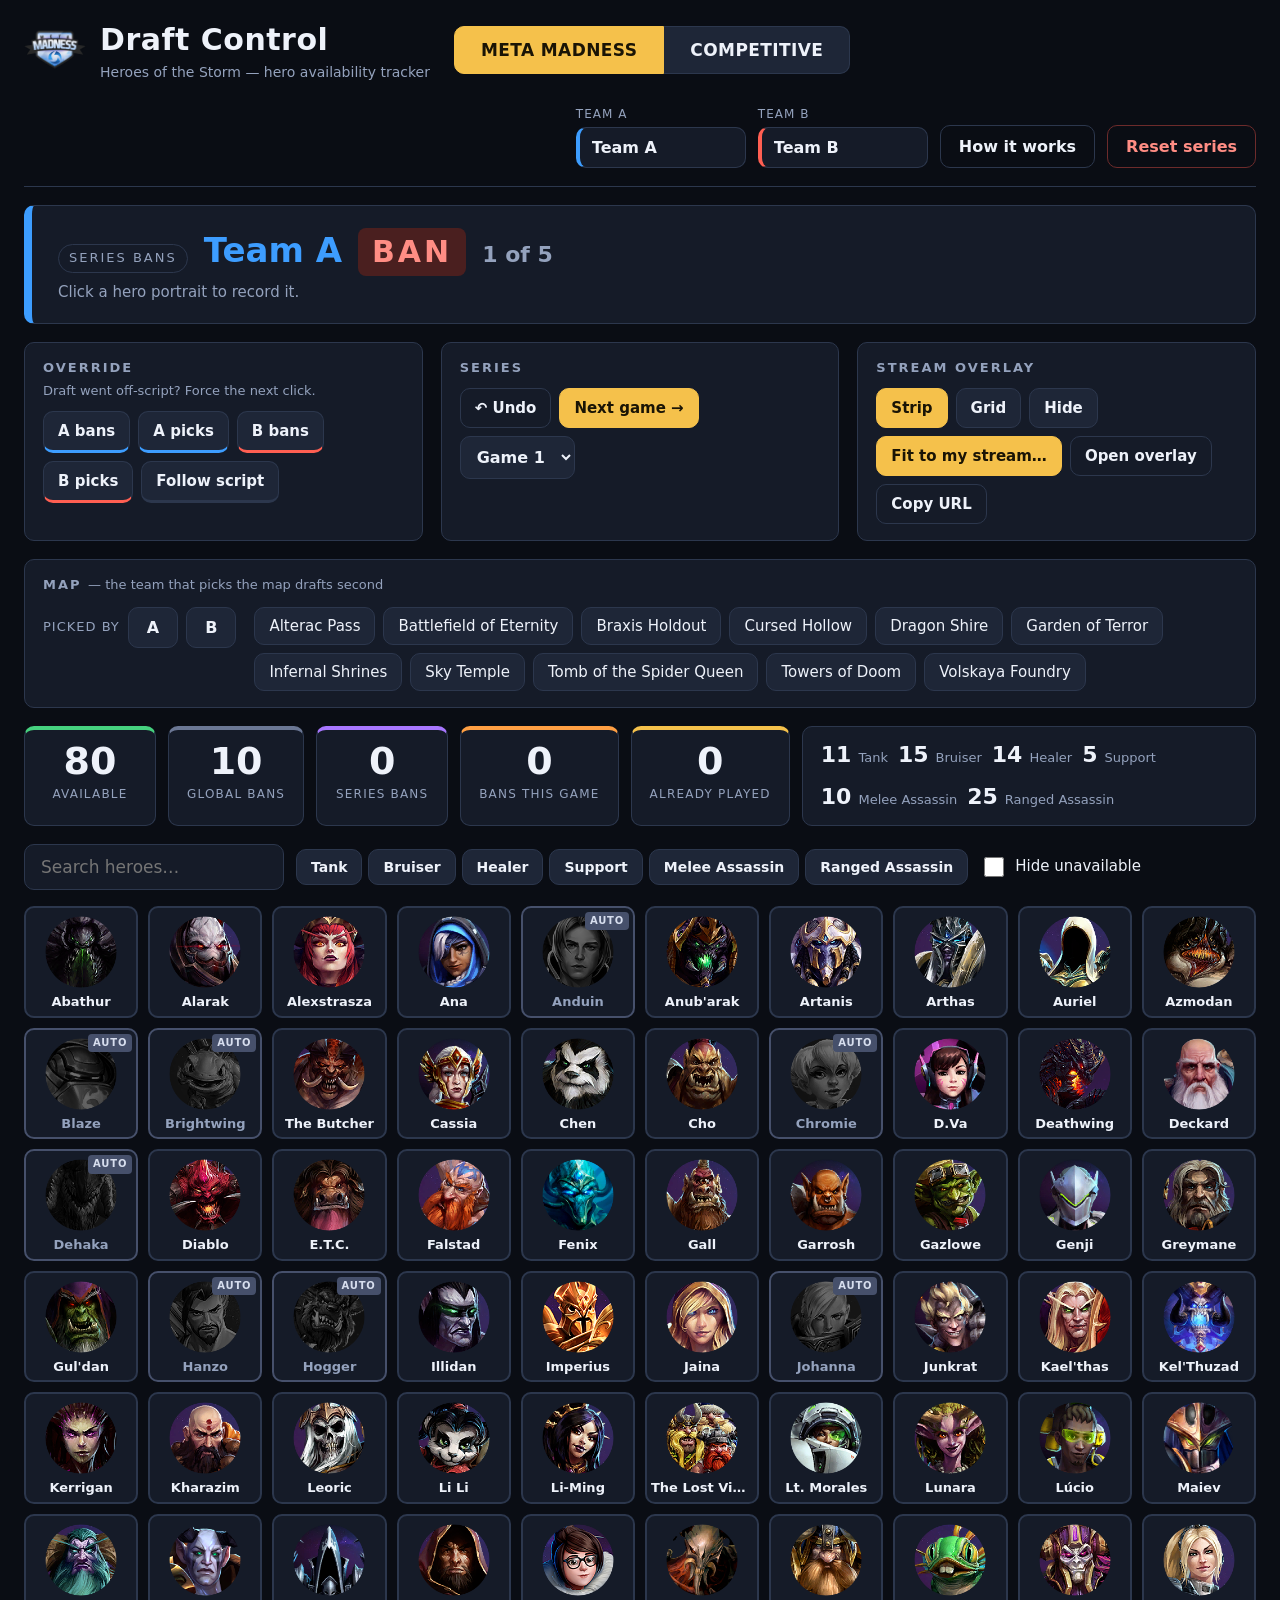
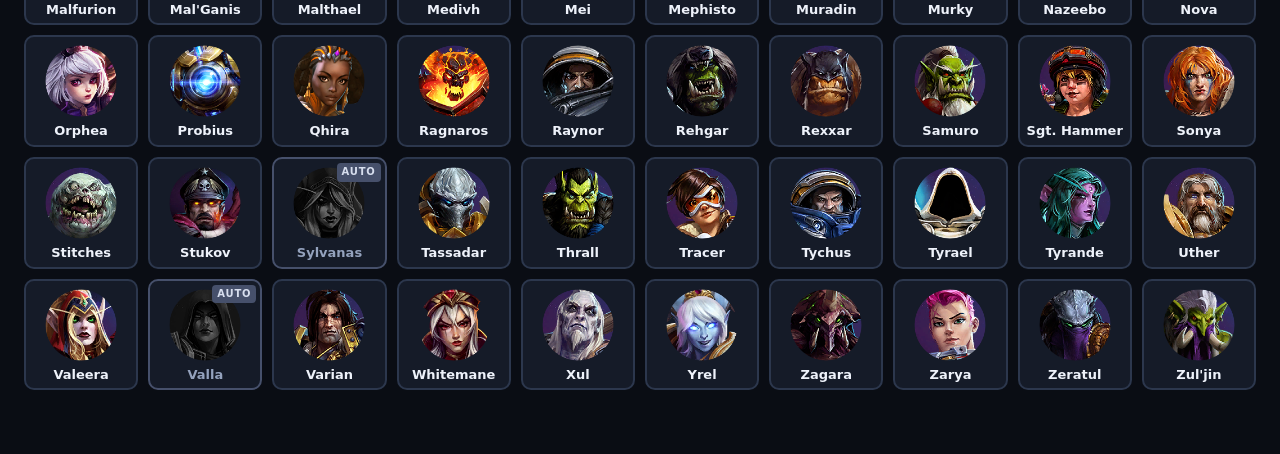
==== commit 8da38ac8: "Show heroes still available, and fit the overlay around the streamer Two changes driven by how this " ====
--- a/index.html
+++ b/index.html
@@ -4,7 +4,7 @@
 <meta charset="UTF-8">
 <meta name="viewport" content="width=device-width, initial-scale=1.0">
 <title>Meta Madness &mdash; Draft Control</title>
-<link rel="stylesheet" href="assets/panel.css?v=1">
+<link rel="stylesheet" href="assets/panel.css?v=5">
 </head>
 <body>
 
@@ -74,6 +74,7 @@
       <button class="view-btn" data-view="strip">Strip</button>
       <button class="view-btn" data-view="grid">Grid</button>
       <button class="view-btn" data-view="hidden">Hide</button>
+      <button id="layoutBtn" class="primary">Fit to my stream&hellip;</button>
       <button id="openOverlay" class="ghost">Open overlay</button>
       <button id="copyOverlay" class="ghost">Copy URL</button>
     </div>
@@ -126,6 +127,88 @@
 </section>
 
 <main class="grid" id="grid"></main>
+
+<div id="layoutModal" class="modal" hidden>
+  <div class="modal-content wide">
+    <button class="close-button" id="closeLayout" aria-label="Close">&times;</button>
+    <h2>Fit the overlay to your stream</h2>
+    <p class="lead">Drag the numbers until the green band sits in the empty space on your
+      layout. The preview below is the real overlay, live.</p>
+
+    <div class="layout-presets" id="layoutPresets"></div>
+
+    <div class="layout-editor">
+      <div class="layout-preview-wrap">
+        <div class="layout-preview" id="layoutPreview">
+          <iframe id="previewFrame" src="overlay.html?v=5" title="Overlay preview"
+                  scrolling="no" tabindex="-1"></iframe>
+          <div class="guide guide-top"></div>
+          <div class="guide guide-bottom"></div>
+          <div class="guide guide-left"></div>
+          <div class="guide guide-right"></div>
+          <div class="guide guide-cam" id="guideCam"><span>facecam</span></div>
+        </div>
+        <label class="toggle preview-toggle">
+          <input type="checkbox" id="showGuides" checked>
+          <span>Show the safe-area guides</span>
+        </label>
+      </div>
+
+      <div class="layout-fields">
+        <fieldset>
+          <legend>Keep clear of&hellip;</legend>
+          <label class="field"><span>Top <em id="vTop"></em></span>
+            <input type="range" id="fTop" min="0" max="45" step="0.5"></label>
+          <label class="field"><span>Bottom <em id="vBottom"></em></span>
+            <input type="range" id="fBottom" min="0" max="45" step="0.5"></label>
+          <label class="field"><span>Left <em id="vLeft"></em></span>
+            <input type="range" id="fLeft" min="0" max="40" step="0.5"></label>
+          <label class="field"><span>Right <em id="vRight"></em></span>
+            <input type="range" id="fRight" min="0" max="40" step="0.5"></label>
+        </fieldset>
+
+        <fieldset>
+          <legend>Facecam gap</legend>
+          <label class="toggle"><input type="checkbox" id="fCam">
+            <span>Split the band around a camera</span></label>
+          <label class="field"><span>Centre <em id="vCamX"></em></span>
+            <input type="range" id="fCamX" min="10" max="90" step="0.5"></label>
+          <label class="field"><span>Width <em id="vCamW"></em></span>
+            <input type="range" id="fCamW" min="0" max="60" step="0.5"></label>
+        </fieldset>
+
+        <fieldset>
+          <legend>Density</legend>
+          <label class="field"><span>Available rows <em id="vRows"></em></span>
+            <input type="range" id="fRows" min="1" max="6" step="1"></label>
+          <label class="field"><span>Portrait size <em id="vPmax"></em></span>
+            <input type="range" id="fPmax" min="22" max="64" step="1"></label>
+          <label class="field"><span>Overall scale <em id="vScale"></em></span>
+            <input type="range" id="fScale" min="0.6" max="1.6" step="0.05"></label>
+        </fieldset>
+
+        <fieldset>
+          <legend>Show</legend>
+          <label class="toggle"><input type="checkbox" id="fShowAvailable">
+            <span>Heroes still available</span></label>
+          <label class="toggle"><input type="checkbox" id="fShowOut">
+            <span>Heroes out of the pool</span></label>
+          <label class="toggle"><input type="checkbox" id="fShowRoles">
+            <span>Role counts</span></label>
+          <label class="toggle"><input type="checkbox" id="fSortRole">
+            <span>Group available by role</span></label>
+        </fieldset>
+
+        <div class="layout-actions">
+          <button id="copyCfgUrl" class="primary">Copy overlay URL with this layout</button>
+          <button id="resetLayout" class="ghost">Reset to preset</button>
+        </div>
+        <p class="control-note">The copied URL carries the layout with it, so you can paste it
+          straight into someone else&rsquo;s OBS without setting anything up.</p>
+      </div>
+    </div>
+  </div>
+</div>
 
 <div id="helpModal" class="modal" hidden>
   <div class="modal-content">
@@ -166,8 +249,8 @@
   </div>
 </div>
 
-<script src="assets/heroes.js?v=1"></script>
-<script src="assets/draft.js?v=1"></script>
-<script src="assets/panel.js?v=1"></script>
+<script src="assets/heroes.js?v=5"></script>
+<script src="assets/draft.js?v=5"></script>
+<script src="assets/panel.js?v=5"></script>
 </body>
 </html>
--- a/assets/panel.css
+++ b/assets/panel.css
@@ -293,3 +293,78 @@
   padding: 13px 24px; border-radius: var(--radius); z-index: 60;
   box-shadow: 0 8px 28px rgba(0,0,0,.5);
 }
+
+/* --- Layout editor --------------------------------------------------------- */
+.modal-content.wide { max-width: 1180px; }
+.lead { margin: 4px 0 18px; color: var(--muted); font-size: 15px; }
+
+.layout-presets { display: flex; gap: 8px; flex-wrap: wrap; margin-bottom: 18px; }
+.preset-btn { padding: 10px 16px; font-size: 15px; text-align: left; }
+.preset-btn.active { background: var(--gold); color: #1a1405; border-color: var(--gold); }
+.preset-btn small { display: block; font-weight: 400; font-size: 12px; opacity: .7; margin-top: 2px; }
+
+.layout-editor { display: flex; gap: 22px; flex-wrap: wrap; align-items: flex-start; }
+.layout-preview-wrap { flex: 1 1 520px; min-width: 380px; }
+
+/* A 16:9 stage holding the real overlay in an iframe, scaled down. */
+.layout-preview {
+  position: relative;
+  width: 100%;
+  aspect-ratio: 16 / 9;
+  border: 1px solid var(--line);
+  border-radius: var(--radius);
+  overflow: hidden;
+  background: #12161f url('images/background.jpg') center/cover;
+}
+.layout-preview iframe {
+  position: absolute;
+  top: 0; left: 0;
+  width: 1920px;
+  height: 1080px;
+  border: 0;
+  transform-origin: top left;
+  pointer-events: none;
+}
+
+.guide { position: absolute; background: rgba(245,193,75,.13); pointer-events: none; }
+.layout-preview.no-guides .guide { display: none; }
+.guide-top, .guide-bottom { left: 0; right: 0; border-bottom: 1px dashed rgba(245,193,75,.55); }
+.guide-bottom { border-bottom: none; border-top: 1px dashed rgba(245,193,75,.55); }
+.guide-left, .guide-right { top: 0; bottom: 0; border-right: 1px dashed rgba(245,193,75,.55); }
+.guide-right { border-right: none; border-left: 1px dashed rgba(245,193,75,.55); }
+.guide-cam {
+  top: 0; bottom: 0;
+  background: rgba(61,157,255,.16);
+  border-left: 1px dashed rgba(61,157,255,.7);
+  border-right: 1px dashed rgba(61,157,255,.7);
+  display: flex; align-items: flex-end; justify-content: center;
+}
+.guide-cam span {
+  font-size: 11px; letter-spacing: 2px; text-transform: uppercase;
+  color: #9ccaff; padding-bottom: 6px;
+}
+.guide-cam.off { display: none; }
+.preview-toggle { margin-top: 10px; }
+
+.layout-fields { flex: 1 1 340px; min-width: 300px; display: flex; flex-direction: column; gap: 14px; }
+.layout-fields fieldset {
+  border: 1px solid var(--line);
+  border-radius: var(--radius);
+  padding: 12px 16px 14px;
+  margin: 0;
+}
+.layout-fields legend {
+  font-size: 12px; text-transform: uppercase; letter-spacing: 2px;
+  color: var(--muted); padding: 0 6px;
+}
+.field { display: block; margin-bottom: 10px; }
+.field:last-child { margin-bottom: 0; }
+.field span {
+  display: flex; justify-content: space-between; align-items: baseline;
+  font-size: 14px; margin-bottom: 4px;
+}
+.field em { font-style: normal; font-weight: 700; color: var(--gold); }
+.field input[type=range] { width: 100%; accent-color: var(--gold); }
+.layout-fields .toggle { margin-bottom: 8px; }
+.layout-fields .toggle:last-child { margin-bottom: 0; }
+.layout-actions { display: flex; gap: 8px; flex-wrap: wrap; }
